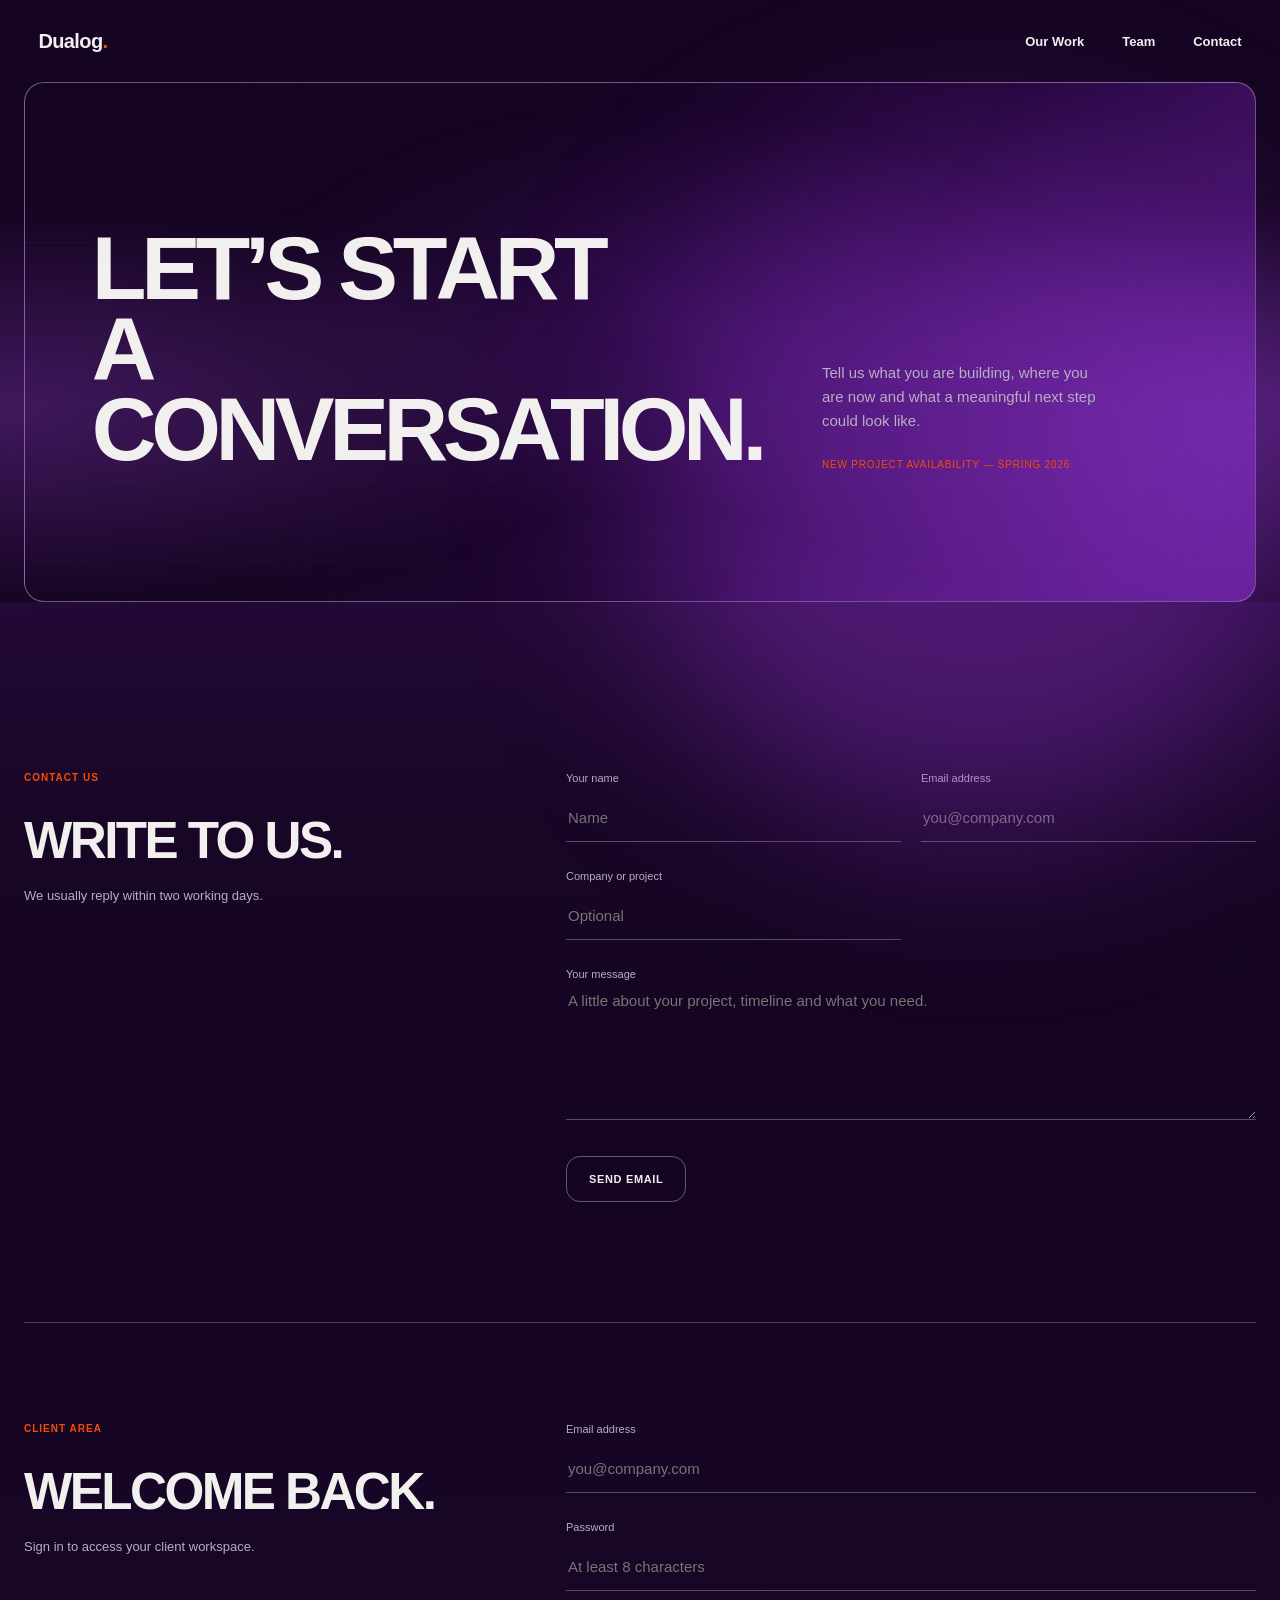
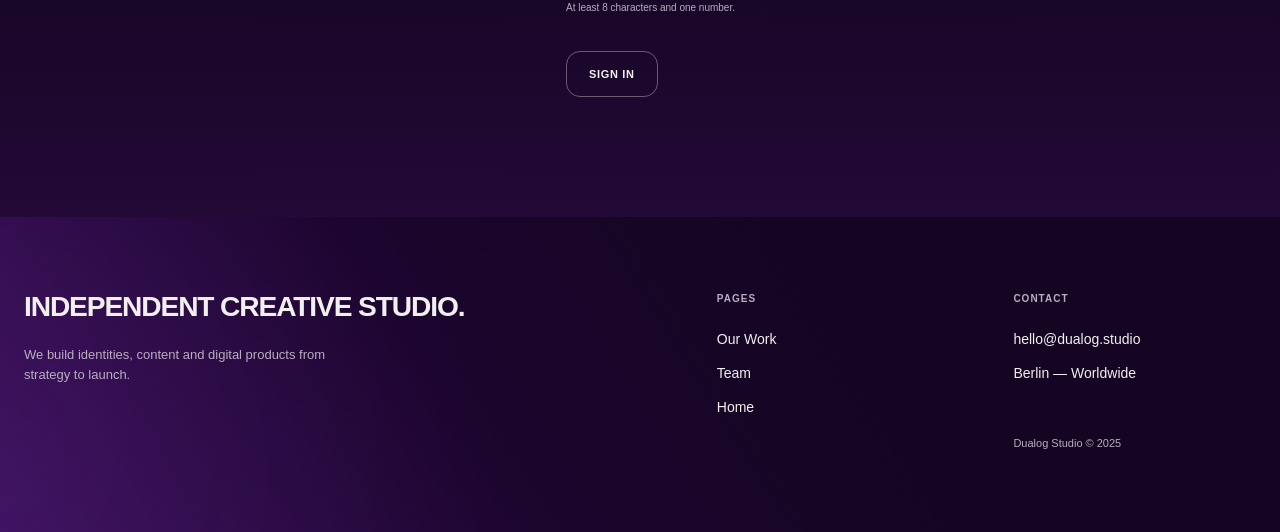
==== contact.html @ bf946f60 "website html und css" ====
<!doctype html>
<html lang="en">

<head>
    <meta charset="UTF-8" />
    <meta name="viewport" content="width=device-width, initial-scale=1.0" />
    <title>Contact — Dualog Studio</title>
    <meta name="description" content="Contact Dualog Studio or access the client login." />
    <link rel="stylesheet" href="index.css" />
</head>

<body>
    <main class="contact-page">
        <header class="site-header">
            <a class="brand" href="/index.html" aria-label="Dualog, back to homepage">Dualog<span>.</span></a>
            <nav class="nav" id="menu" aria-label="Main navigation">
                <a class="nav__close" href="#top" aria-label="Close menu"><span></span><span></span></a>
                <a href="/work.html">Our Work</a>
                <a href="/team.html">Team</a>
                <a class="nav__contact" href="/contact.html" aria-current="page">Contact</a>
            </nav>
            <a class="menu-button" href="#menu" aria-label="Open menu"><span></span><span></span></a>
        </header>

        <section class="contact-hero page-shell" id="top">
            <div class="hero__aurora" aria-hidden="true"></div>
            <div class="hero__glow" aria-hidden="true"></div>
            <h1>Let’s start<br />a conversation.</h1>
            <div>
                <p>
                    Tell us what you are building, where you are now and what a meaningful next step could
                    look like.
                </p>
                <span>New project availability — Spring 2026</span>
            </div>
        </section>

        <section class="contact-hub page-shell">
            <div class="contact-panel contact-panel--message">
                <div class="contact-panel__heading">
                    <p>Contact us</p>
                    <h2>Write to us.</h2>
                    <span>We usually reply within two working days.</span>
                </div>
                <form action="mailto:hello@dualog.studio" method="post" enctype="text/plain" class="inquiry-form">
                    <label>
                        <span>Your name</span>
                        <input type="text" name="name" autocomplete="name" placeholder="Name" required />
                    </label>
                    <label>
                        <span>Email address</span>
                        <input type="email" name="email" autocomplete="email" placeholder="you@company.com" required />
                    </label>
                    <label>
                        <span>Company or project</span>
                        <input type="text" name="project" autocomplete="organization" placeholder="Optional" />
                    </label>
                    <label class="inquiry-form__message">
                        <span>Your message</span>
                        <textarea name="message" rows="6"
                            placeholder="A little about your project, timeline and what you need." required></textarea>
                    </label>
                    <button class="cta-button" type="submit">Send email</button>
                </form>
            </div>

            <aside class="contact-panel contact-panel--login" id="login">
                <div class="contact-panel__heading">
                    <p>Client area</p>
                    <h2>Welcome back.</h2>
                    <span>Sign in to access your client workspace.</span>
                </div>
                <form class="login-form" onsubmit="
              this.querySelector('.login-form__status').hidden = false;
              return false;
            ">
                    <label>
                        <span>Email address</span>
                        <input type="email" name="login-email" autocomplete="email" placeholder="you@company.com"
                            required />
                    </label>
                    <label>
                        <span>Password</span>
                        <input type="password" name="password" autocomplete="current-password"
                            placeholder="At least 8 characters" minlength="8" pattern="(?=.*[0-9]).{8,}"
                            title="Use at least 8 characters and include at least one number." required />
                        <small>At least 8 characters and one number.</small>
                    </label>
                    <button class="cta-button" type="submit">Sign in</button>
                    <p class="login-form__status" role="status" hidden>
                        Your login details meet the requirements.
                    </p>
                </form>
            </aside>
        </section>

        <footer id="contact">
            <div class="footer__nav page-shell">
                <div class="footer__intro">
                    <h2>Independent creative studio.</h2>
                    <p>We build identities, content and digital products from strategy to launch.</p>
                </div>
                <div class="footer__columns">
                    <nav class="footer__column" aria-label="Footer navigation">
                        <h3>Pages</h3>
                        <a href="/work.html">Our Work</a><a href="/team.html">Team</a><a href="/index.html">Home</a>
                    </nav>
                    <div class="footer__column">
                        <h3>Contact</h3>
                        <a href="mailto:hello@dualog.studio">hello@dualog.studio</a>
                        <p>Berlin — Worldwide</p>
                        <p class="footer__copyright">Dualog Studio © 2025</p>
                    </div>
                </div>
            </div>
        </footer>
    </main>
</body>

</html>
---- index.css ----
@font-face {
    font-family: "Inter:Bold";
    src: url("https://static.figma.com/font/Inter_1") format("woff2");
    font-style: normal;
    font-weight: 700;
}

@font-face {
    font-family: "Inter:Extra Light";
    src: url("https://static.figma.com/font/Inter_1") format("woff2");
    font-style: normal;
    font-weight: 200;
}

@font-face {
    font-family: "Inter:Light";
    src: url("https://static.figma.com/font/Inter_1") format("woff2");
    font-style: normal;
    font-weight: 300;
}

:root {
    --ink: #f2f0ef;
    --muted: #b8aebf;
    --night: #150522;
    --night-deep: #0c0312;
    --violet: #9b4ddb;
    --orange: #f54d02;
    --line: rgba(242, 240, 239, 0.26);
}

html {
    background: var(--night);
    overflow-x: clip;
}

@layer base {

    *,
    *::before,
    *::after {
        box-sizing: border-box;
    }

    body,
    h1,
    h2,
    h3,
    p {
        margin: 0;
    }

    body {
        min-width: 320px;
        margin: 0;
        overflow-x: clip;
        background: var(--night);
        color: var(--ink);
        font-family: "Formular:Bold", "Inter:Light", Inter, Arial, sans-serif;
        font-weight: 300;
        -webkit-font-smoothing: antialiased;
    }

    a {
        color: inherit;
        text-decoration: none;
    }

    img,
    svg {
        display: block;
    }

    input,
    button {
        color: inherit;
        font: inherit;
    }
}

::selection {
    background: var(--orange);
    color: var(--night-deep);
}

.page-shell {
    width: min(100% - 48px, 1280px);
    margin-inline: auto;
}

.site-header {
    position: absolute;
    z-index: 50;
    top: 0;
    left: 0;
    display: flex;
    width: 100%;
    height: 82px;
    align-items: center;
    justify-content: space-between;
    padding-inline: clamp(24px, 3vw, 48px);
}

.site-header--floating {
    position: fixed;
    background: rgba(21, 5, 34, 0.86);
    backdrop-filter: blur(18px);
    transition: transform 220ms cubic-bezier(0.2, 0.7, 0, 1);
}

.site-header--floating.site-header--hidden {
    transform: translateY(-100%);
}

.brand,
.nav {
    font-family: "Formular:Bold", "Inter:Bold", Inter, sans-serif;
    font-weight: 700;
}

.brand {
    font-size: 20px;
    letter-spacing: -0.03em;
    transition: color 180ms ease;
}

.brand span {
    color: var(--orange);
}

.nav {
    display: flex;
    align-items: center;
    gap: 38px;
    font-size: 13px;
}

.nav a {
    transition: color 180ms ease;
}

.brand:hover,
.brand:focus-visible,
.nav a:hover,
.nav a:focus-visible {
    color: var(--orange);
}

.nav__contact {
    color: var(--ink);
}

.nav__close {
    display: none;
}

.menu-button {
    display: none;
}

.hero {
    position: relative;
    height: min(720px, 92vh);
    min-height: 600px;
    margin-top: 82px;
    overflow: visible;
    border-radius: 20px;
    background: var(--night);
}

.hero::after {
    position: absolute;
    z-index: 0;
    inset: 0;
    transform: scale(1);
    border: 1px solid rgba(195, 182, 210, 0.48);
    border-radius: inherit;
    background:
        linear-gradient(122deg,
            rgba(21, 5, 34, 0) 34%,
            rgba(38, 5, 64, 0.72) 64%,
            rgba(118, 38, 178, 0.9) 112%),
        var(--night);
    content: "";
    opacity: 1;
    transition:
        opacity 700ms ease,
        transform 900ms cubic-bezier(0.16, 1, 0.3, 1);
}

.hero::before {
    position: absolute;
    z-index: 1;
    inset: 0;
    background-image: linear-gradient(rgba(255, 255, 255, 0.025) 1px, transparent 1px);
    background-size: 100% 80px;
    content: "";
    mask-image: linear-gradient(to bottom, transparent, black 25%, black);
    opacity: 1;
    transition: opacity 900ms 120ms ease;
}

.hero>* {
    z-index: 2;
}

.hero__aurora {
    position: absolute;
    z-index: 1;
    top: -20%;
    bottom: -20%;
    left: 50%;
    width: 140vw;
    margin-left: -70vw;
    background:
        radial-gradient(ellipse at 14% 58%, rgba(168, 72, 235, 0.3), transparent 30%),
        radial-gradient(ellipse at 52% 46%, rgba(94, 24, 151, 0.28), transparent 32%),
        radial-gradient(ellipse at 88% 58%, rgba(168, 72, 235, 0.3), transparent 30%);
    filter: blur(24px);
    opacity: 0.8;
    pointer-events: none;
    animation: hero-aurora-drift 11s ease-in-out infinite alternate;
}

@keyframes hero-aurora-drift {
    0% {
        transform: translate3d(-6%, 5%, 0) scale(0.92);
    }

    50% {
        transform: translate3d(9%, -7%, 0) scale(1.12);
    }

    100% {
        transform: translate3d(-4%, -10%, 0) scale(1.07);
    }
}

.hero__glow {
    position: absolute;
    right: -5%;
    bottom: -45%;
    width: 55%;
    aspect-ratio: 1;
    border-radius: 50%;
    background: rgba(159, 58, 228, 0.34);
    filter: blur(90px);
    opacity: 1;
    transition: opacity 900ms 180ms ease;
}

@keyframes hero-panel-reveal {
    from {
        transform: scale(0.985);
        opacity: 0;
    }

    to {
        transform: scale(1);
        opacity: 1;
    }
}

@keyframes hero-detail-reveal {
    from {
        opacity: 0;
    }

    to {
        opacity: 1;
    }
}

@supports (animation-timeline: scroll()) {

    .hero::after,
    .work-page__hero::after,
    .about-hero::after,
    .contact-hero::after {
        animation: hero-panel-reveal linear both;
        animation-timeline: scroll(root block);
        animation-range: 0 28px;
    }

    .hero::before,
    .work-page__hero::before,
    .about-hero::before,
    .contact-hero::before,
    .hero__glow {
        animation: hero-detail-reveal linear both;
        animation-timeline: scroll(root block);
        animation-range: 8px 36px;
    }
}

.hero h1 {
    position: absolute;
    bottom: 148px;
    left: 5.3%;
    font-family: "Formular:Bold", "Inter:Bold", Inter, sans-serif;
    font-size: clamp(50px, 7.8vw, 110px);
    font-weight: 700;
    line-height: 0.9;
    letter-spacing: -0.055em;
    text-transform: uppercase;
}

.hero h1 span {
    color: transparent;
    -webkit-text-stroke: 1px rgba(242, 240, 239, 0.68);
}

.hero__footer {
    position: absolute;
    right: 5.3%;
    bottom: 34px;
    left: 5.3%;
    display: flex;
    align-items: flex-end;
    justify-content: space-between;
    border-top: 1px solid rgba(242, 240, 239, 0.22);
    padding-top: 22px;
}

.hero__footer p {
    max-width: 430px;
    color: #cec5d3;
    font-size: 14px;
    line-height: 1.45;
}

.section-kicker {
    font-family: "Formular:Bold", "Inter:Bold", Inter, sans-serif;
    font-size: 11px;
    font-weight: 700;
    letter-spacing: 0.08em;
    text-transform: uppercase;
}

.cta-button {
    display: inline-flex;
    width: fit-content;
    min-height: 46px;
    align-items: center;
    justify-content: center;
    border: 1px solid rgba(242, 240, 239, 0.36);
    border-radius: 14px;
    padding: 0 22px;
    background: transparent;
    color: var(--ink);
    font-family: "Formular:Bold", "Inter:Bold", Inter, sans-serif;
    font-size: 11px;
    font-weight: 700;
    letter-spacing: 0.06em;
    text-transform: uppercase;
    transition:
        border-color 200ms ease,
        background 200ms ease,
        color 200ms ease,
        transform 120ms ease;
}

.cta-button:hover,
.cta-button:focus-visible {
    border-color: var(--orange);
    background: var(--orange);
    color: var(--night-deep);
}

.cta-button:active {
    transform: scale(0.97);
    border-color: var(--orange);
    background: var(--orange);
    color: var(--night-deep);
}

.intro {
    display: grid;
    grid-template-columns: minmax(0, 1.45fr) minmax(280px, 0.75fr);
    gap: clamp(60px, 10vw, 150px);
    align-items: start;
    padding-block: 200px 130px;
}

.intro h2 {
    max-width: 690px;
    font-family: "Formular:Bold", "Inter:Bold", Inter, sans-serif;
    font-size: clamp(42px, 5.4vw, 78px);
    font-weight: 700;
    line-height: 0.98;
    letter-spacing: -0.055em;
    text-transform: uppercase;
}

.intro__copy {
    grid-column: 2;
    display: flex;
    max-width: 390px;
    flex-direction: column;
    gap: 34px;
    color: var(--muted);
    font-size: 15px;
    line-height: 1.55;
}

.figma-divider {
    opacity: 0.55;
}

.figma-divider img {
    display: block;
    max-width: 100%;
    margin-inline: auto;
}

.work {
    position: relative;
    isolation: isolate;
    padding-block: 32px 110px;
}

.work::before {
    position: absolute;
    z-index: -1;
    inset: 0 auto 0 50%;
    width: 100vw;
    transform: translateX(-50%);
    background: linear-gradient(to bottom,
            rgba(21, 5, 34, 0) 0%,
            rgba(39, 10, 58, 0.22) 58%,
            rgba(66, 17, 94, 0.38) 100%);
    content: "";
    pointer-events: none;
}

.project-grid {
    position: relative;
    padding-bottom: 70px;
}

.project-card {
    position: sticky;
    top: 86px;
    display: grid;
    height: 320px;
    grid-template-columns: minmax(300px, 0.82fr) minmax(0, 1.18fr);
    min-width: 0;
    overflow: hidden;
    border: 1px solid rgba(242, 240, 239, 0.28);
    border-radius: 32px;
    background: #12051c;
    box-shadow: 0 -18px 45px rgba(5, 1, 9, 0.34);
}

.project-card+.project-card {
    margin-top: 28px;
}

.project-card:nth-child(1) {
    z-index: 1;
}

.project-card:nth-child(2) {
    z-index: 2;
    top: 95px;
}

.project-card:nth-child(3) {
    z-index: 3;
    top: 104px;
}

.project-card:nth-child(4) {
    z-index: 4;
    top: 113px;
}

.project-card:nth-child(5) {
    z-index: 5;
    top: 122px;
}

.project-card:nth-child(6) {
    z-index: 6;
    top: 131px;
}

.project-card__image {
    position: relative;
    grid-row: 1 / 3;
    height: 100%;
    overflow: hidden;
    border-right: 1px solid rgba(242, 240, 239, 0.18);
    background: #110419;
}

.project-card__image::after {
    position: absolute;
    inset: 0;
    background: linear-gradient(to top, rgba(12, 3, 18, 0.58), transparent 48%);
    content: "";
}

.project-card__image img {
    width: 100%;
    height: 100%;
    object-fit: cover;
    filter: saturate(0.82) brightness(0.77) contrast(1.1);
    transition:
        transform 700ms cubic-bezier(0.2, 0.7, 0, 1),
        filter 500ms ease;
}

.project-card:hover .project-card__image img {
    transform: scale(1.045);
    filter: saturate(1) brightness(0.92) contrast(1.04);
}

.project-card__meta {
    display: flex;
    justify-content: space-between;
    padding: 38px 40px 0;
}

.project-card__meta h3 {
    font-family: "Formular:Bold", "Inter:Bold", Inter, sans-serif;
    font-size: clamp(22px, 2.3vw, 34px);
    font-weight: 700;
    letter-spacing: -0.02em;
}

.project-card__meta p,
.project-card__meta>span {
    margin-top: 8px;
    color: var(--muted);
    font-size: 11px;
}

.project-card__summary {
    max-width: 520px;
    align-self: end;
    padding: 0 100px 40px 40px;
    color: var(--muted);
    font-size: 14px;
    line-height: 1.5;
}

.project-card__link-icon {
    position: absolute;
    right: 40px;
    bottom: 38px;
    transform: scale(1.45);
    color: var(--ink);
    transition:
        color 200ms ease,
        transform 200ms ease;
}

.project-card:hover .project-card__link-icon,
.project-card:focus-visible .project-card__link-icon {
    transform: translate(3px, -3px) scale(1.45);
    color: var(--orange);
}

.statement {
    position: relative;
    overflow: hidden;
    background: var(--night);
}

.statement__content {
    position: relative;
    z-index: 2;
    padding-block: 140px 150px;
}

.statement__layout {
    display: grid;
    grid-template-columns: minmax(0, 1.2fr) minmax(300px, 0.8fr);
    gap: clamp(70px, 10vw, 160px);
    align-items: end;
}

.statement__quote {
    grid-column: 1;
    font-family: "Formular:Bold", "Inter:Bold", Inter, sans-serif;
    font-size: clamp(50px, 6.4vw, 92px);
    font-weight: 700;
    line-height: 0.92;
    letter-spacing: -0.055em;
    text-transform: uppercase;
}

.statement__quote span {
    color: var(--ink);
    -webkit-text-stroke: 0;
}

.statement__aside {
    grid-column: 2;
    grid-row: 1;
    align-self: end;
}

.statement__body {
    max-width: 390px;
    color: var(--muted);
    font-size: 14px;
    line-height: 1.5;
}

.statement__aside .cta-button {
    margin-top: 42px;
}

.process {
    position: relative;
    isolation: isolate;
    display: grid;
    grid-template-columns: minmax(360px, 0.85fr) minmax(0, 1.15fr);
    gap: clamp(70px, 8vw, 130px);
    align-items: start;
    padding-block: 150px 170px;
}

.process::before {
    position: absolute;
    z-index: -1;
    inset: 0 auto 0 50%;
    width: 100vw;
    transform: translateX(-50%);
    background: linear-gradient(to bottom, #260a39 0%, #1e082c 48%, var(--night) 100%);
    content: "";
    pointer-events: none;
}

.process__intro {
    grid-column: 1;
    grid-row: 1;
}

.process__intro h2 {
    max-width: 620px;
    font-family: "Formular:Bold", "Inter:Bold", Inter, sans-serif;
    font-size: clamp(40px, 5.2vw, 72px);
    font-weight: 700;
    line-height: 0.98;
    letter-spacing: -0.055em;
    text-transform: uppercase;
}

.process__intro .cta-button {
    margin-top: 48px;
}

.process__steps {
    grid-column: 2;
    grid-row: 1;
    border-top: 1px solid var(--line);
}

.process-step {
    display: grid;
    grid-template-columns: 58px minmax(140px, 0.8fr) minmax(180px, 1.2fr);
    gap: 20px;
    align-items: start;
    border-bottom: 1px solid var(--line);
    padding-block: 34px;
}

.process-step>span {
    color: var(--orange);
    font-family: "Formular:Bold", "Inter:Bold", Inter, sans-serif;
    font-size: clamp(26px, 3vw, 42px);
    font-weight: 700;
    line-height: 1;
    letter-spacing: -0.04em;
}

.process-step h3 {
    font-family: "Formular:Bold", "Inter:Bold", Inter, sans-serif;
    font-size: clamp(26px, 3vw, 42px);
    font-weight: 700;
    line-height: 1;
    letter-spacing: -0.04em;
}

.process-step p {
    max-width: 390px;
    color: var(--muted);
    font-size: 14px;
    line-height: 1.55;
}

.work-page {
    min-height: 100vh;
    background: var(--night);
}

.work-page__hero {
    position: relative;
    display: grid;
    min-height: 350px;
    grid-template-columns: 1fr 1fr;
    gap: 50px;
    align-content: center;
    margin-top: 82px;
    overflow: visible;
    border-radius: 20px;
    background: var(--night);
    padding: 54px 5.3% 42px;
}

.work-page__hero::after {
    position: absolute;
    z-index: 0;
    inset: 0;
    transform: scale(1);
    border: 1px solid rgba(195, 182, 210, 0.48);
    border-radius: inherit;
    background:
        linear-gradient(122deg,
            rgba(21, 5, 34, 0) 34%,
            rgba(38, 5, 64, 0.72) 64%,
            rgba(118, 38, 178, 0.9) 112%),
        var(--night);
    content: "";
    opacity: 1;
}

.work-page__hero::before {
    position: absolute;
    z-index: 1;
    inset: 0;
    border-radius: inherit;
    background-image: linear-gradient(rgba(255, 255, 255, 0.025) 1px, transparent 1px);
    background-size: 100% 80px;
    content: "";
    mask-image: linear-gradient(to bottom, transparent, black 25%, black);
    opacity: 1;
}

.work-page__hero>.hero__aurora,
.work-page__hero>.hero__glow {
    z-index: 1;
}

.work-page__hero>.hero__aurora {
    top: -28%;
    bottom: -28%;
    filter: blur(16px);
    opacity: 1;
}

.work-page__hero>p,
.work-page__hero>h1,
.work-page__hero>div:not(.hero__aurora):not(.hero__glow) {
    position: relative;
    z-index: 2;
}

.work-page__hero h1 {
    font-family: "Formular:Bold", "Inter:Bold", Inter, sans-serif;
    font-size: clamp(44px, 5.8vw, 72px);
    font-weight: 700;
    line-height: 0.88;
    letter-spacing: -0.065em;
    text-transform: uppercase;
}

.work-page__hero>div:not(.hero__aurora):not(.hero__glow) {
    align-self: end;
}

.work-page__hero>div:not(.hero__aurora):not(.hero__glow) p {
    max-width: 430px;
    color: var(--muted);
    font-size: 15px;
    line-height: 1.55;
}

.work-filter {
    position: relative;
    padding-block: 36px 150px;
}

.work-filter::before {
    position: absolute;
    top: 0;
    left: 50%;
    width: min(52%, 620px);
    height: 1px;
    transform: translateX(-50%);
    background: var(--line);
    content: "";
    transform-origin: center;
}

@keyframes work-filter-line-collapse {
    from {
        transform: translateX(-50%) translateY(0) scaleX(1);
        opacity: 1;
    }

    to {
        transform: translateX(-50%) translateY(-24px) scaleX(0.16);
        opacity: 0;
    }
}

@supports (animation-timeline: view()) {
    .work-filter::before {
        animation: work-filter-line-collapse linear both;
        animation-timeline: view();
        animation-range: entry 0% entry 48%;
    }
}

.work-filter>input {
    position: absolute;
    width: 1px;
    height: 1px;
    overflow: hidden;
    clip-path: inset(50%);
    white-space: nowrap;
}

.work-filter__controls {
    display: flex;
    flex-wrap: wrap;
    gap: 10px;
    margin-bottom: 76px;
}

.work-filter__controls label {
    border: 1px solid rgba(242, 240, 239, 0.28);
    border-radius: 14px;
    padding: 12px 17px;
    color: var(--muted);
    cursor: pointer;
    font-family: "Formular:Bold", "Inter:Bold", Inter, sans-serif;
    font-size: 10px;
    font-weight: 700;
    letter-spacing: 0.05em;
    text-transform: uppercase;
    transition:
        border-color 180ms ease,
        background 180ms ease,
        color 180ms ease,
        transform 120ms ease;
}

.work-filter__controls label:hover {
    border-color: var(--orange);
    background: var(--orange);
    color: var(--night-deep);
}

.work-filter__controls label:active {
    transform: scale(0.97);
}

#filter-all:checked~.work-filter__controls label[for="filter-all"],
#filter-content:checked~.work-filter__controls label[for="filter-content"],
#filter-3d:checked~.work-filter__controls label[for="filter-3d"],
#filter-brand-ui:checked~.work-filter__controls label[for="filter-brand-ui"],
#filter-research:checked~.work-filter__controls label[for="filter-research"] {
    border-color: var(--orange);
    background: var(--orange);
    color: var(--night-deep);
}

.work-library {
    display: grid;
    grid-template-columns: repeat(2, minmax(0, 1fr));
    gap: 86px 22px;
}

.work-library__card {
    min-width: 0;
}

.work-library__card img {
    width: 100%;
    height: clamp(310px, 40vw, 520px);
    border-radius: 30px;
    object-fit: cover;
    filter: saturate(0.82) brightness(0.78) contrast(1.08);
    transition:
        transform 600ms cubic-bezier(0.2, 0.7, 0, 1),
        filter 400ms ease;
}

.work-library__card:hover img {
    transform: scale(0.99);
    filter: saturate(1) brightness(0.9) contrast(1.04);
}

.work-library__card>div {
    display: flex;
    justify-content: space-between;
    gap: 24px;
    padding-top: 18px;
    color: var(--muted);
    font-size: 11px;
}

.work-library__card h2 {
    margin-top: 10px;
    font-family: "Formular:Bold", "Inter:Bold", Inter, sans-serif;
    font-size: clamp(25px, 3vw, 40px);
    font-weight: 700;
    line-height: 1;
    letter-spacing: -0.04em;
}

#filter-content:checked~.work-library .work-library__card:not(.category-content),
#filter-3d:checked~.work-library .work-library__card:not(.category-3d),
#filter-brand-ui:checked~.work-library .work-library__card:not(.category-brand-ui),
#filter-research:checked~.work-library .work-library__card:not(.category-research) {
    display: none;
}

.work-cta {
    display: grid;
    grid-template-columns: minmax(0, 1fr) auto;
    gap: 48px;
    align-items: end;
    border-top: 1px solid var(--line);
    padding-block: 120px 150px;
}

.work-cta h2 {
    max-width: 780px;
    font-family: "Formular:Bold", "Inter:Bold", Inter, sans-serif;
    font-size: clamp(42px, 5.6vw, 76px);
    font-weight: 700;
    line-height: 0.95;
    letter-spacing: -0.055em;
    text-transform: uppercase;
}

.work-cta .cta-button {
    grid-column: 2;
}

.contact-form {
    display: grid;
    grid-template-columns: minmax(280px, 0.8fr) minmax(0, 1.2fr);
    gap: clamp(70px, 10vw, 150px);
    border-top: 1px solid var(--line);
    padding-block: 130px 150px;
}

.contact-form__intro h2 {
    max-width: 600px;
    font-family: "Formular:Bold", "Inter:Bold", Inter, sans-serif;
    font-size: clamp(40px, 5vw, 70px);
    font-weight: 700;
    line-height: 0.96;
    letter-spacing: -0.055em;
    text-transform: uppercase;
}

.contact-form form {
    display: grid;
    grid-template-columns: repeat(2, minmax(0, 1fr));
    gap: 30px 22px;
}

.contact-form label {
    display: flex;
    min-width: 0;
    flex-direction: column;
    gap: 11px;
}

.contact-form label>span {
    color: var(--muted);
    font-size: 11px;
}

.contact-form input,
.contact-form select,
.contact-form textarea {
    width: 100%;
    border: 0;
    border-bottom: 1px solid rgba(242, 240, 239, 0.3);
    border-radius: 0;
    outline: 0;
    background: transparent;
    color: var(--ink);
    font: inherit;
    font-size: 15px;
    transition: border-color 180ms ease;
}

.contact-form input,
.contact-form select {
    height: 48px;
}

.contact-form textarea {
    min-height: 120px;
    resize: vertical;
}

.contact-form select option {
    background: var(--night);
    color: var(--ink);
}

.contact-form input:focus,
.contact-form select:focus,
.contact-form textarea:focus {
    border-color: var(--orange);
}

.contact-form__message {
    grid-column: 1 / -1;
}

.contact-form form .cta-button {
    margin-top: 8px;
    cursor: pointer;
}

.about-page {
    min-height: 100vh;
    background: var(--night);
}

.about-hero {
    position: relative;
    display: flex;
    min-height: 540px;
    align-items: center;
    margin-top: 82px;
    overflow: visible;
    border-radius: 20px;
    background: transparent;
    padding: 56px 5.3%;
}

.about-cta>p {
    color: var(--muted);
    font-family: "Formular:Bold", "Inter:Bold", Inter, sans-serif;
    font-size: 11px;
    font-weight: 700;
    letter-spacing: 0.1em;
    text-transform: uppercase;
}

.about-hero::after {
    position: absolute;
    z-index: 0;
    inset: 0;
    border: 1px solid rgba(195, 182, 210, 0.48);
    border-radius: inherit;
    background:
        linear-gradient(122deg,
            rgba(21, 5, 34, 0) 34%,
            rgba(38, 5, 64, 0.72) 64%,
            rgba(118, 38, 178, 0.9) 112%),
        var(--night);
    content: "";
}

.about-hero::before {
    position: absolute;
    z-index: 1;
    inset: 0;
    border-radius: inherit;
    background-image: linear-gradient(rgba(255, 255, 255, 0.025) 1px, transparent 1px);
    background-size: 100% 80px;
    content: "";
    mask-image: linear-gradient(to bottom, transparent, black 25%, black);
}

.about-hero>.hero__aurora,
.about-hero>.hero__glow {
    z-index: 1;
}

.about-hero>.hero__aurora,
.contact-hero>.hero__aurora {
    top: -28%;
    bottom: -28%;
    filter: blur(16px);
    opacity: 1;
}

.about-hero h1 {
    position: relative;
    z-index: 2;
    max-width: 1180px;
    font-family: "Formular:Bold", "Inter:Bold", Inter, sans-serif;
    font-size: clamp(58px, 7.6vw, 106px);
    font-weight: 700;
    line-height: 0.92;
    letter-spacing: -0.06em;
    text-transform: uppercase;
}

.about-hero h1 span {
    color: transparent;
    -webkit-text-stroke: 1px rgba(242, 240, 239, 0.68);
}

.section-label {
    color: var(--orange);
    font-family: "Formular:Bold", "Inter:Bold", Inter, sans-serif;
    font-size: 10px;
    font-weight: 700;
    letter-spacing: 0.1em;
    text-transform: uppercase;
}

.about-intro {
    position: relative;
    isolation: isolate;
    padding-block: 115px 160px;
}

.about-intro::before {
    position: absolute;
    z-index: -1;
    top: 0;
    left: 50%;
    width: 100vw;
    height: 260px;
    transform: translateX(-50%);
    background: linear-gradient(to bottom,
            rgba(88, 25, 132, 0.2) 0%,
            rgba(54, 14, 82, 0.08) 42%,
            rgba(21, 5, 34, 0) 100%);
    content: "";
}

.about-intro h2,
.team__heading h2,
.about-cta h2 {
    font-family: "Formular:Bold", "Inter:Bold", Inter, sans-serif;
    font-size: clamp(36px, 4.5vw, 62px);
    font-weight: 700;
    line-height: 0.98;
    letter-spacing: -0.05em;
    text-transform: uppercase;
}

.about-intro__lead {
    display: grid;
    grid-template-columns: minmax(100px, 0.24fr) minmax(0, 1fr);
    gap: 26px clamp(38px, 6vw, 90px);
    align-items: start;
}

.about-intro__lead>p {
    grid-column: 2;
    max-width: 510px;
    color: var(--muted);
    font-size: 15px;
    line-height: 1.6;
}

.studio-timeline {
    position: relative;
    width: min(100%, 920px);
    margin: 110px 0 0 auto;
    padding: 0;
    list-style: none;
}

.studio-timeline li {
    position: relative;
    display: grid;
    grid-template-columns: 170px minmax(0, 1fr);
    gap: 36px;
    min-height: 112px;
    padding: 0 0 40px;
}

.studio-timeline time {
    color: var(--orange);
    font-family: "Formular:Bold", "Inter:Bold", Inter, sans-serif;
    font-size: clamp(31px, 3.5vw, 48px);
    font-weight: 700;
    line-height: 0.9;
    letter-spacing: -0.05em;
}

.studio-timeline h3 {
    font-family: "Formular:Bold", "Inter:Bold", Inter, sans-serif;
    font-size: clamp(22px, 2.4vw, 32px);
    font-weight: 700;
    line-height: 1;
    letter-spacing: -0.04em;
}

.studio-timeline p {
    max-width: 560px;
    margin-top: 9px;
    color: var(--muted);
    font-size: 13px;
    line-height: 1.5;
}

.team {
    border-top: 1px solid var(--line);
    padding-block: 150px 180px;
}

.team__heading {
    display: grid;
    grid-template-columns: minmax(100px, 0.24fr) minmax(0, 1fr);
    gap: clamp(38px, 6vw, 90px);
    align-items: start;
    margin-bottom: 75px;
}

.team__heading h2 {
    max-width: 760px;
}

.designer-profile {
    display: grid;
    grid-template-columns: repeat(2, minmax(0, 1fr));
    gap: clamp(80px, 10vw, 150px);
    align-items: center;
    padding-block: 105px;
}

.team__heading+.designer-profile {
    padding-top: 75px;
}

.designer-profile__image {
    position: relative;
    height: 620px;
    margin: 0;
}

.designer-profile:last-of-type .designer-profile__image {
    grid-column: 2;
    grid-row: 1;
}

.designer-profile:last-of-type .designer-profile__story {
    grid-column: 1;
    grid-row: 1;
}

.designer-profile__image img {
    width: 100%;
    height: 100%;
    object-fit: cover;
    border: 1px solid rgba(242, 240, 239, 0.16);
    border-radius: 18px;
    filter: saturate(0.65) contrast(1.04);
}

.designer-profile:first-of-type .designer-profile__image img {
    object-position: 50% 30%;
}

.designer-profile__role {
    color: var(--orange);
    font-family: "Formular:Bold", "Inter:Bold", Inter, sans-serif;
    font-size: 10px;
    font-weight: 700;
    letter-spacing: 0.1em;
    text-transform: uppercase;
}

.designer-profile__story h3 {
    max-width: 590px;
    margin-top: 44px;
    font-family: "Formular:Bold", "Inter:Bold", Inter, sans-serif;
    font-size: clamp(42px, 5vw, 68px);
    font-weight: 700;
    line-height: 0.94;
    letter-spacing: -0.05em;
    text-transform: uppercase;
}

.designer-profile__story>p:not(.designer-profile__role) {
    max-width: 520px;
    margin-top: 30px;
    color: var(--muted);
    font-size: 14px;
    line-height: 1.65;
}

.team__disciplines {
    display: flex;
    flex-wrap: wrap;
    gap: 9px;
    margin: 38px 0 0;
    padding: 0;
    list-style: none;
}

.team__disciplines li {
    border: 1px solid var(--line);
    border-radius: 999px;
    padding: 8px 13px 7px;
    color: var(--ink);
    font-family: "Formular:Bold", "Inter:Bold", Inter, sans-serif;
    font-size: 9px;
    letter-spacing: 0.04em;
    text-transform: uppercase;
}

.about-cta {
    position: relative;
    isolation: isolate;
    padding-block: 60px 145px;
}

.about-page .about-cta>p {
    color: var(--orange);
}

.about-page .about-cta::before {
    position: absolute;
    z-index: -1;
    top: 0;
    bottom: 0;
    left: 50%;
    width: 100vw;
    transform: translateX(-50%);
    background: linear-gradient(to bottom,
            rgba(73, 20, 108, 0) 0%,
            rgba(73, 20, 108, 0.08) 42%,
            rgba(107, 31, 157, 0.2) 100%);
    content: "";
}

.about-cta>div {
    display: flex;
    justify-content: space-between;
    gap: 60px;
    align-items: end;
    margin-top: 74px;
}

.about-cta h2 {
    max-width: 850px;
    font-size: clamp(44px, 6vw, 82px);
}

.about-cta .cta-button {
    flex: 0 0 auto;
    margin-bottom: 7px;
}

.contact-page {
    min-height: 100vh;
    background: var(--night);
}

.contact-hero {
    position: relative;
    display: grid;
    min-height: 520px;
    grid-template-columns: 1.25fr 0.75fr;
    gap: 60px;
    align-content: center;
    margin-top: 82px;
    overflow: visible;
    border-radius: 20px;
    background: transparent;
    padding: 70px 5.3% 56px;
}

.contact-hero::after {
    position: absolute;
    z-index: 0;
    inset: 0;
    border: 1px solid rgba(195, 182, 210, 0.48);
    border-radius: inherit;
    background:
        linear-gradient(122deg,
            rgba(21, 5, 34, 0) 34%,
            rgba(38, 5, 64, 0.72) 64%,
            rgba(118, 38, 178, 0.9) 112%),
        var(--night);
    content: "";
}

.contact-hero::before {
    position: absolute;
    z-index: 1;
    inset: 0;
    border-radius: inherit;
    background-image: linear-gradient(rgba(255, 255, 255, 0.025) 1px, transparent 1px);
    background-size: 100% 80px;
    content: "";
    mask-image: linear-gradient(to bottom, transparent, black 25%, black);
}

.contact-hero>.hero__aurora,
.contact-hero>.hero__glow {
    z-index: 1;
}

.contact-hero>h1,
.contact-hero>div:not(.hero__aurora):not(.hero__glow) {
    position: relative;
    z-index: 2;
}

.contact-hero h1 {
    align-self: end;
    font-family: "Formular:Bold", "Inter:Bold", Inter, sans-serif;
    font-size: clamp(54px, 7vw, 96px);
    font-weight: 700;
    line-height: 0.9;
    letter-spacing: -0.06em;
    text-transform: uppercase;
}

.contact-hero>div:not(.hero__aurora):not(.hero__glow) {
    align-self: end;
}

.contact-hero>div:not(.hero__aurora):not(.hero__glow) p {
    max-width: 430px;
    color: var(--muted);
    font-size: 15px;
    line-height: 1.6;
}

.contact-hero>div:not(.hero__aurora):not(.hero__glow) span {
    display: block;
    margin-top: 26px;
    color: var(--orange);
    font-family: "Formular:Bold", "Inter:Bold", Inter, sans-serif;
    font-size: 10px;
    letter-spacing: 0.08em;
    text-transform: uppercase;
}

.contact-hub {
    position: relative;
    isolation: isolate;
    padding-block: 70px 80px;
}

.contact-hub::before {
    position: absolute;
    z-index: -1;
    top: 0;
    bottom: 0;
    left: 50%;
    width: 100vw;
    transform: translateX(-50%);
    background:
        linear-gradient(to bottom,
            rgba(90, 27, 134, 0.2) 0%,
            rgba(61, 17, 93, 0.08) 18%,
            rgba(21, 5, 34, 0) 34%),
        linear-gradient(to bottom,
            rgba(21, 5, 34, 0) 62%,
            rgba(67, 18, 101, 0.08) 82%,
            rgba(100, 28, 148, 0.18) 100%);
    content: "";
}

.contact-panel {
    display: grid;
    grid-template-columns: minmax(260px, 0.75fr) minmax(0, 1.25fr);
    gap: clamp(70px, 10vw, 150px);
    border-top: 1px solid var(--line);
    padding-block: 100px 120px;
}

.contact-panel--login {
    padding-bottom: 40px;
}

.contact-panel--message {
    border-top: 0;
}

.contact-panel__heading>p {
    color: var(--orange);
    font-family: "Formular:Bold", "Inter:Bold", Inter, sans-serif;
    font-size: 10px;
    font-weight: 700;
    letter-spacing: 0.1em;
    text-transform: uppercase;
}

.contact-panel__heading h2 {
    margin-top: 34px;
    font-family: "Formular:Bold", "Inter:Bold", Inter, sans-serif;
    font-size: clamp(38px, 4vw, 58px);
    font-weight: 700;
    line-height: 0.95;
    letter-spacing: -0.05em;
    text-transform: uppercase;
}

.contact-panel__heading>span {
    display: block;
    max-width: 420px;
    margin-top: 20px;
    color: var(--muted);
    font-size: 13px;
    line-height: 1.5;
}

.inquiry-form,
.login-form {
    display: grid;
    gap: 28px 20px;
    margin-top: 58px;
}

.contact-panel .inquiry-form,
.contact-panel .login-form {
    margin-top: 0;
}

.inquiry-form {
    grid-template-columns: repeat(2, minmax(0, 1fr));
}

.inquiry-form label,
.login-form label {
    display: flex;
    min-width: 0;
    flex-direction: column;
    gap: 10px;
}

.inquiry-form label>span,
.login-form label>span {
    color: var(--muted);
    font-size: 11px;
}

.inquiry-form input,
.inquiry-form textarea,
.login-form input {
    width: 100%;
    border: 0;
    border-bottom: 1px solid rgba(242, 240, 239, 0.3);
    border-radius: 0;
    outline: 0;
    background: transparent;
    color: var(--ink);
    font: inherit;
    font-size: 15px;
    transition: border-color 180ms ease;
}

.inquiry-form input,
.login-form input {
    height: 48px;
}

.inquiry-form textarea {
    min-height: 130px;
    resize: vertical;
}

.inquiry-form input:focus,
.inquiry-form textarea:focus,
.login-form input:focus {
    border-color: var(--orange);
}

.login-form input:invalid:not(:placeholder-shown) {
    border-color: rgba(245, 77, 2, 0.8);
}

.inquiry-form__message {
    grid-column: 1 / -1;
}

.inquiry-form .cta-button,
.login-form .cta-button {
    width: fit-content;
    margin-top: 8px;
    cursor: pointer;
}

.login-form small {
    color: var(--muted);
    font-size: 10px;
    line-height: 1.4;
}

.login-form__status {
    color: var(--orange);
    font-size: 11px;
    line-height: 1.5;
}

footer {
    position: relative;
    isolation: isolate;
    overflow: hidden;
    background:
        linear-gradient(238deg,
            rgba(21, 5, 34, 0) 34%,
            rgba(38, 5, 64, 0.4) 64%,
            rgba(118, 38, 178, 0.5) 112%),
        var(--night);
}

footer::before {
    position: absolute;
    z-index: 0;
    inset: -35%;
    background:
        radial-gradient(circle at 22% 68%, rgba(168, 72, 235, 0.12), transparent 28%),
        radial-gradient(circle at 8% 34%, rgba(94, 24, 151, 0.12), transparent 24%);
    filter: blur(28px);
    content: "";
    opacity: 0.48;
    pointer-events: none;
    animation: footer-aurora-drift 16s ease-in-out infinite alternate;
}

footer>* {
    position: relative;
    z-index: 1;
}

@keyframes footer-aurora-drift {
    0% {
        transform: translate3d(2%, 1%, 0) scale(0.98);
    }

    50% {
        transform: translate3d(-4%, -3%, 0) scale(1.07);
    }

    100% {
        transform: translate3d(1%, -5%, 0) scale(1.02);
    }
}

.footer__nav {
    display: grid;
    grid-template-columns: minmax(280px, 1fr) minmax(0, 1fr);
    gap: clamp(70px, 12vw, 180px);
    align-items: start;
    padding-block: 76px 80px;
}

.footer__intro h2 {
    max-width: 480px;
    font-family: "Formular:Bold", "Inter:Bold", Inter, sans-serif;
    font-size: clamp(20px, 2.2vw, 30px);
    font-weight: 700;
    letter-spacing: -0.04em;
    line-height: 1;
    text-transform: uppercase;
}

.footer__intro p {
    max-width: 340px;
    margin-top: 24px;
    color: var(--muted);
    font-size: 13px;
    line-height: 1.55;
}

.footer__column .footer__copyright {
    margin-top: 38px;
    color: var(--muted);
    font-size: 11px;
}

.footer__columns {
    display: grid;
    grid-template-columns: repeat(2, minmax(0, 1fr));
    gap: 54px;
}

.footer__column {
    display: flex;
    flex-direction: column;
    gap: 13px;
}

.footer__column h3 {
    margin-bottom: 12px;
    color: var(--muted);
    font-family: "Formular:Bold", "Inter:Bold", Inter, sans-serif;
    font-size: 10px;
    font-weight: 700;
    letter-spacing: 0.1em;
    text-transform: uppercase;
}

.footer__column a,
.footer__column p {
    width: fit-content;
    color: var(--ink);
    font-size: 14px;
    line-height: 1.5;
}

.footer__column a:hover,
.footer__column a:focus-visible {
    color: var(--muted);
}

/* Tablet */
@media (max-width: 1024px) {
    .nav {
        gap: clamp(24px, 4vw, 40px);
    }

    .hero {
        height: min(680px, 88vh);
        min-height: 580px;
    }

    .intro {
        grid-template-columns: 1fr;
        gap: 48px;
        padding-block: 150px 120px;
    }

    .intro__copy {
        grid-column: 1;
    }

    .project-card {
        height: 320px;
        grid-template-columns: minmax(240px, 0.75fr) minmax(0, 1.25fr);
    }

    .project-card__meta {
        padding: 30px 30px 0;
    }

    .project-card__summary {
        padding: 0 30px 30px;
    }

    .process {
        display: block;
        padding-block: 125px 140px;
    }

    .process__intro {
        display: block;
    }

    .process__intro h2 {
        max-width: 620px;
    }

    .process__steps {
        margin-top: 70px;
    }

    .statement__layout {
        gap: 64px;
    }

    .about-hero {
        min-height: 480px;
        padding: 54px 5.3%;
    }

    .about-hero h1 {
        font-size: clamp(52px, 8vw, 82px);
    }

    .about-intro {
        padding-block: 105px 130px;
    }

    .about-intro__lead {
        grid-template-columns: 1fr 2fr;
    }

    .about-intro__lead>p {
        grid-column: 2;
    }

    .team {
        padding-block: 120px 140px;
    }

    .team__heading {
        margin-bottom: 60px;
    }

    .team__heading+.designer-profile {
        padding-top: 60px;
    }

    .designer-profile {
        grid-template-columns: repeat(2, minmax(0, 1fr));
        gap: 60px;
        padding-block: 85px;
    }

    .designer-profile__image {
        height: 540px;
    }

    .designer-profile__story h3 {
        font-size: clamp(40px, 5.6vw, 58px);
    }

    .contact-hero {
        min-height: 480px;
        grid-template-columns: 1.1fr 0.9fr;
        gap: 42px;
    }

    .contact-hub {
        padding-block: 60px 70px;
    }

    .contact-panel {
        grid-template-columns: minmax(220px, 0.7fr) minmax(0, 1.3fr);
        gap: 60px;
        padding-block: 80px 100px;
    }

    .inquiry-form {
        grid-template-columns: 1fr;
    }

    .inquiry-form__message {
        grid-column: 1;
    }

    .footer__nav {
        gap: 72px;
    }
}

/* Mobile */
@media (max-width: 767px) {
    .page-shell {
        width: min(100% - 32px, 1280px);
    }

    .site-header {
        height: 64px;
        padding-inline: 16px;
    }

    .brand {
        font-size: 18px;
    }

    .menu-button {
        position: relative;
        z-index: 52;
        display: flex;
        width: 34px;
        height: 34px;
        flex-direction: column;
        align-items: center;
        justify-content: center;
        gap: 6px;
    }

    .menu-button span {
        width: 19px;
        height: 1px;
        background: var(--ink);
        transition: transform 200ms ease;
    }

    .nav {
        position: fixed;
        z-index: 51;
        inset: 0;
        display: flex;
        transform: translateY(-100%);
        flex-direction: column;
        align-items: flex-start;
        justify-content: center;
        gap: 24px;
        background: var(--night-deep);
        padding: 34px;
        opacity: 0;
        font-size: 34px;
        transition:
            transform 350ms cubic-bezier(0.7, 0, 0.2, 1),
            opacity 280ms ease;
    }

    .nav:target {
        transform: translateY(0);
        opacity: 1;
    }

    .nav__close {
        position: absolute;
        top: 22px;
        right: 16px;
        display: flex;
        width: 34px;
        height: 34px;
        align-items: center;
        justify-content: center;
    }

    .nav__close::after {
        display: none;
    }

    .nav__close span {
        position: absolute;
        width: 19px;
        height: 1px;
        transform: rotate(45deg);
        background: var(--ink);
    }

    .nav__close span:last-child {
        transform: rotate(-45deg);
    }

    .hero {
        height: 690px;
        min-height: 0;
        margin-top: 64px;
        border-radius: 15px;
    }

    .hero h1 {
        bottom: 190px;
        left: 20px;
        font-size: clamp(42px, 13.8vw, 68px);
        line-height: 0.94;
    }

    .hero__footer {
        right: 20px;
        bottom: 28px;
        left: 20px;
        display: block;
    }

    .hero__footer p {
        font-size: 13px;
    }

    .hero__footer a {
        margin-top: 24px;
        justify-content: space-between;
    }

    .intro {
        gap: 32px;
        padding-block: 135px 95px;
    }

    .intro h2 {
        font-size: 43px;
    }

    .intro__copy {
        gap: 20px;
        margin-top: 6px;
    }

    .work {
        padding-block: 28px 110px;
    }

    .project-grid {
        display: block;
        padding-bottom: 0;
    }

    .project-card,
    .project-card+.project-card {
        position: relative;
        top: auto;
        display: block;
        height: auto;
        margin: 0 0 42px;
        border-radius: 26px;
    }

    .project-card__image {
        height: 240px;
        border-right: 0;
        border-bottom: 1px solid rgba(242, 240, 239, 0.18);
    }

    .project-card__meta {
        padding: 22px 22px 0;
    }

    .project-card__summary {
        padding: 14px 78px 24px 22px;
    }

    .project-card__link-icon {
        right: 28px;
        bottom: 28px;
    }

    .statement__content {
        padding-block: 100px 110px;
    }

    .statement__layout {
        grid-template-columns: 1fr;
        gap: 46px;
        margin-top: 62px;
    }

    .statement__quote,
    .statement__aside {
        grid-column: 1;
    }

    .statement__quote {
        grid-row: 1;
    }

    .statement__aside {
        grid-row: 2;
    }

    .statement__quote {
        font-size: 47px;
    }

    .statement__body {
        color: #d2c9d6;
    }

    .process {
        padding-block: 105px 115px;
    }

    .process__intro {
        gap: 30px;
    }

    .process__intro h2 {
        font-size: 43px;
    }

    .process__steps {
        margin-top: 70px;
    }

    .process-step {
        grid-template-columns: 52px 1fr;
        gap: 10px 14px;
        padding-block: 28px;
    }

    .process-step h3 {
        font-size: 29px;
    }

    .process-step p {
        grid-column: 2;
        margin-top: 8px;
    }

    .about-hero {
        min-height: 460px;
        margin-top: 64px;
        border-radius: 15px;
        padding: 44px 20px;
    }

    .about-hero h1 {
        font-size: clamp(44px, 13vw, 66px);
    }

    .about-intro {
        display: block;
        padding-block: 90px 110px;
    }

    .about-intro__lead {
        display: block;
    }

    .about-intro h2 {
        margin-top: 52px;
    }

    .about-intro__lead>p {
        margin-top: 32px;
    }

    .studio-timeline {
        margin-top: 74px;
    }

    .studio-timeline li {
        grid-template-columns: 88px minmax(0, 1fr);
        gap: 14px;
        min-height: 126px;
        padding: 0 0 42px;
    }

    .studio-timeline time {
        font-size: 28px;
    }

    .studio-timeline h3 {
        font-size: 20px;
    }

    .team {
        padding-block: 100px 115px;
    }

    .team__heading {
        display: block;
        margin-bottom: 50px;
    }

    .team__heading h2 {
        margin-top: 50px;
    }

    .designer-profile {
        grid-template-columns: 1fr;
        gap: 54px;
        padding-block: 70px;
    }

    .team__heading+.designer-profile {
        padding-top: 50px;
    }

    .designer-profile:last-of-type .designer-profile__image,
    .designer-profile:last-of-type .designer-profile__story {
        grid-column: 1;
    }

    .designer-profile:last-of-type .designer-profile__image {
        grid-row: 1;
    }

    .designer-profile:last-of-type .designer-profile__story {
        grid-row: 2;
    }

    .designer-profile__image {
        height: 480px;
    }

    .designer-profile__story h3 {
        margin-top: 36px;
        font-size: clamp(38px, 12vw, 54px);
    }

    .about-cta {
        padding-block: 55px 105px;
    }

    .about-cta>div {
        display: block;
        margin-top: 58px;
    }

    .about-cta .cta-button {
        margin-top: 36px;
    }

    .work-page__hero {
        min-height: 300px;
        grid-template-columns: 1fr;
        gap: 28px;
        margin-top: 64px;
        border-radius: 15px;
        padding: 54px 20px 38px;
    }

    .work-page__hero h1 {
        font-size: 42px;
    }

    .work-filter {
        padding-block: 26px 110px;
    }

    .work-filter::before {
        width: 68%;
    }

    .work-filter__controls {
        flex-wrap: nowrap;
        margin-right: -16px;
        margin-bottom: 58px;
        overflow-x: auto;
        padding-right: 16px;
        scrollbar-width: none;
    }

    .work-filter__controls::-webkit-scrollbar {
        display: none;
    }

    .work-filter__controls label {
        flex: 0 0 auto;
    }

    .work-library {
        grid-template-columns: 1fr;
        gap: 62px;
    }

    .work-library__card img {
        height: 370px;
        border-radius: 26px;
    }

    .work-cta,
    .contact-form {
        grid-template-columns: 1fr;
        gap: 48px;
        padding-block: 90px 110px;
    }

    .work-cta .cta-button {
        grid-column: 1;
        margin-top: -16px;
    }

    .contact-form__intro h2 {
        font-size: 44px;
    }

    .contact-form form {
        grid-template-columns: 1fr;
    }

    .contact-form__message {
        grid-column: 1;
    }

    .contact-hero {
        min-height: 560px;
        grid-template-columns: 1fr;
        gap: 34px;
        margin-top: 64px;
        border-radius: 15px;
        padding: 50px 20px 42px;
    }

    .contact-hero h1 {
        font-size: clamp(44px, 13vw, 66px);
    }

    .contact-hero>div:not(.hero__aurora):not(.hero__glow) {
        align-self: start;
    }

    .contact-hub {
        padding-block: 45px 60px;
    }

    .contact-panel {
        grid-template-columns: 1fr;
        gap: 48px;
        padding-block: 70px 85px;
    }

    .contact-panel__heading h2 {
        margin-top: 28px;
        font-size: 42px;
    }

    .inquiry-form,
    .login-form {
        margin-top: 0;
    }

    .footer__nav {
        display: block;
        padding-block: 64px 70px;
    }

    .footer__intro {
        margin-bottom: 62px;
    }

    .footer__columns {
        gap: 40px;
    }
}

@media (max-width: 420px) {
    .hero {
        height: 640px;
    }

    .studio-timeline li {
        grid-template-columns: 72px minmax(0, 1fr);
        gap: 10px;
    }

    .studio-timeline time {
        font-size: 25px;
    }

    .studio-timeline h3 {
        font-size: 18px;
    }

    .designer-profile__image {
        height: 420px;
    }

    .footer__columns {
        grid-template-columns: 1fr;
        gap: 42px;
    }
}

@media (prefers-reduced-motion: reduce) {

    .hero::after,
    .hero::before,
    .work-page__hero::after,
    .work-page__hero::before,
    .about-hero::after,
    .about-hero::before,
    .contact-hero::after,
    .contact-hero::before,
    .hero__glow {
        animation: none;
        transform: scale(1);
        opacity: 1;
    }

    .hero__aurora {
        animation: none;
    }

    footer::before {
        animation: none;
    }

    .work-filter::before {
        animation: none;
        transform: translateX(-50%);
        opacity: 1;
    }

    *,
    *::before,
    *::after {
        transition-duration: 0.01ms !important;
    }
}
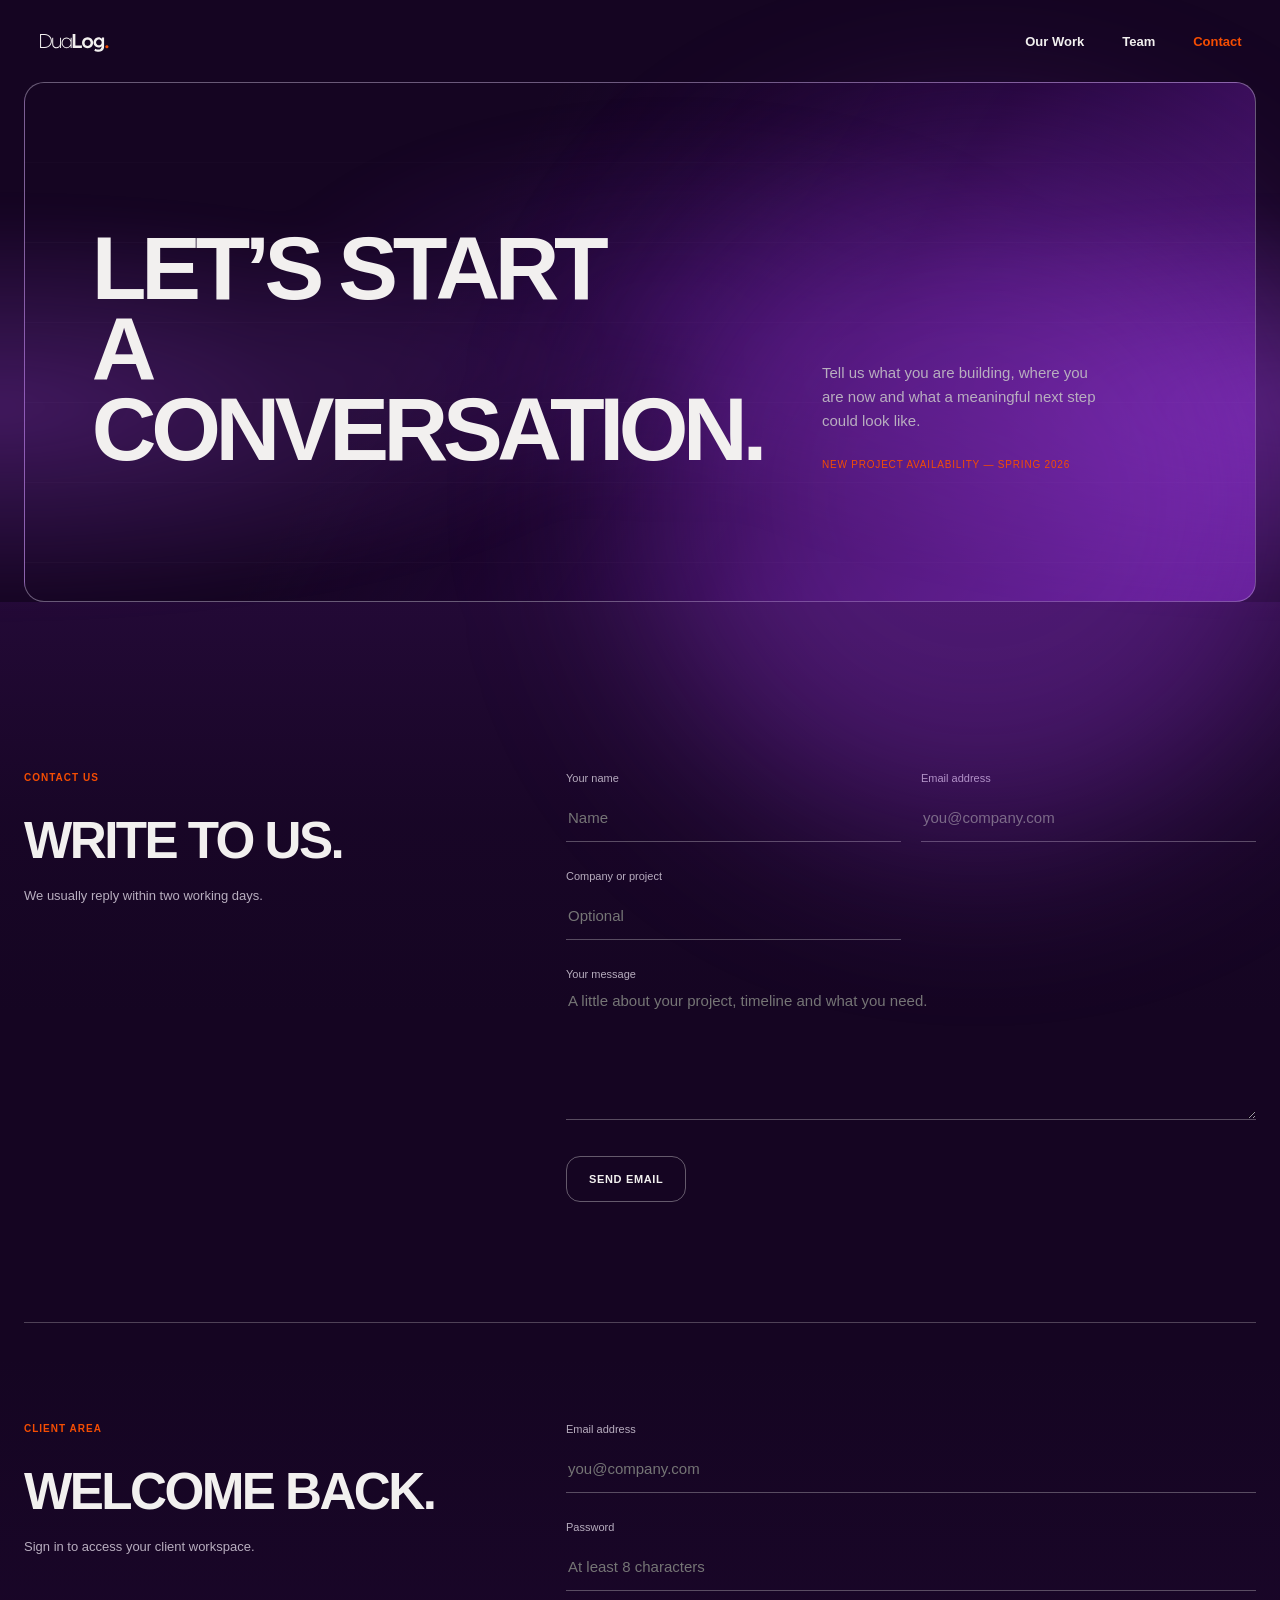
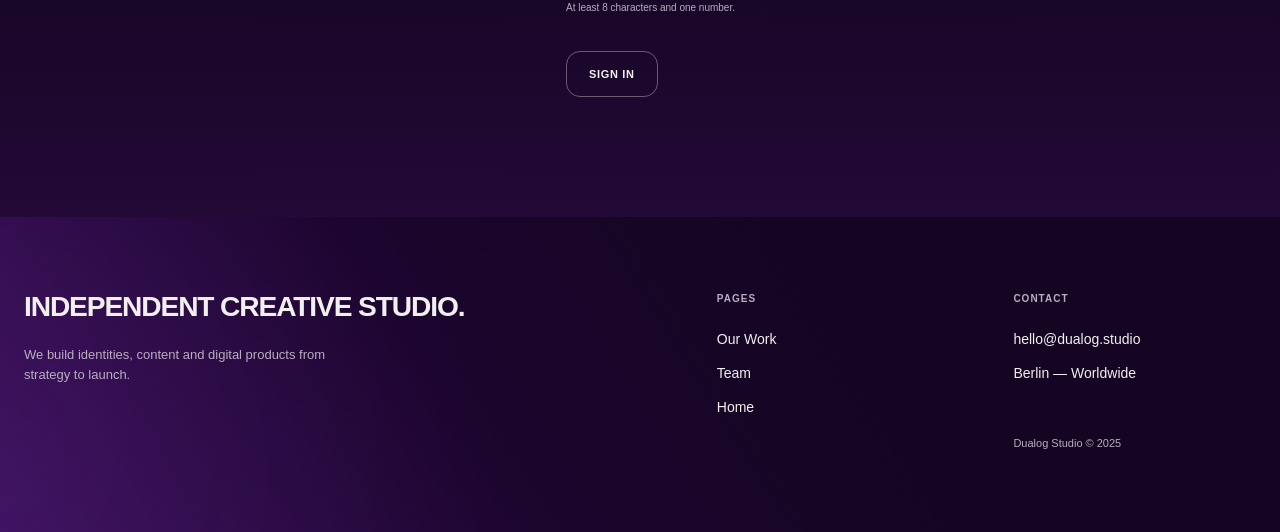
==== commit 11181935: "Added SVG Logo + Header Hover" ====
--- a/contact.html
+++ b/contact.html
@@ -12,7 +12,7 @@
 <body>
     <main class="contact-page">
         <header class="site-header">
-            <a class="brand" href="/index.html" aria-label="Dualog, back to homepage">Dualog<span>.</span></a>
+            <a class="brand" href="/index.html" aria-label="Dualog, back to homepage"><img src="pictures/Logo.svg" alt="" width="72" height="21"></a>
             <nav class="nav" id="menu" aria-label="Main navigation">
                 <a class="nav__close" href="#top" aria-label="Close menu"><span></span><span></span></a>
                 <a href="/work.html">Our Work</a>
--- a/index.css
+++ b/index.css
@@ -119,13 +119,13 @@
 }
 
 .brand {
-    font-size: 20px;
-    letter-spacing: -0.03em;
-    transition: color 180ms ease;
-}
-
-.brand span {
-    color: var(--orange);
+    display: flex;
+    align-items: center;
+}
+
+.brand img {
+    width: 72px;
+    height: 21px;
 }
 
 .nav {
@@ -139,15 +139,18 @@
     transition: color 180ms ease;
 }
 
-.brand:hover,
-.brand:focus-visible,
 .nav a:hover,
 .nav a:focus-visible {
     color: var(--orange);
 }
 
 .nav__contact {
-    color: var(--ink);
+    color: var(--orange);
+}
+
+.nav a.nav__contact:hover,
+.nav a.nav__contact:focus-visible {
+    color: #fff;
 }
 
 .nav__close {
@@ -1853,10 +1856,6 @@
         padding-inline: 16px;
     }
 
-    .brand {
-        font-size: 18px;
-    }
-
     .menu-button {
         position: relative;
         z-index: 52;
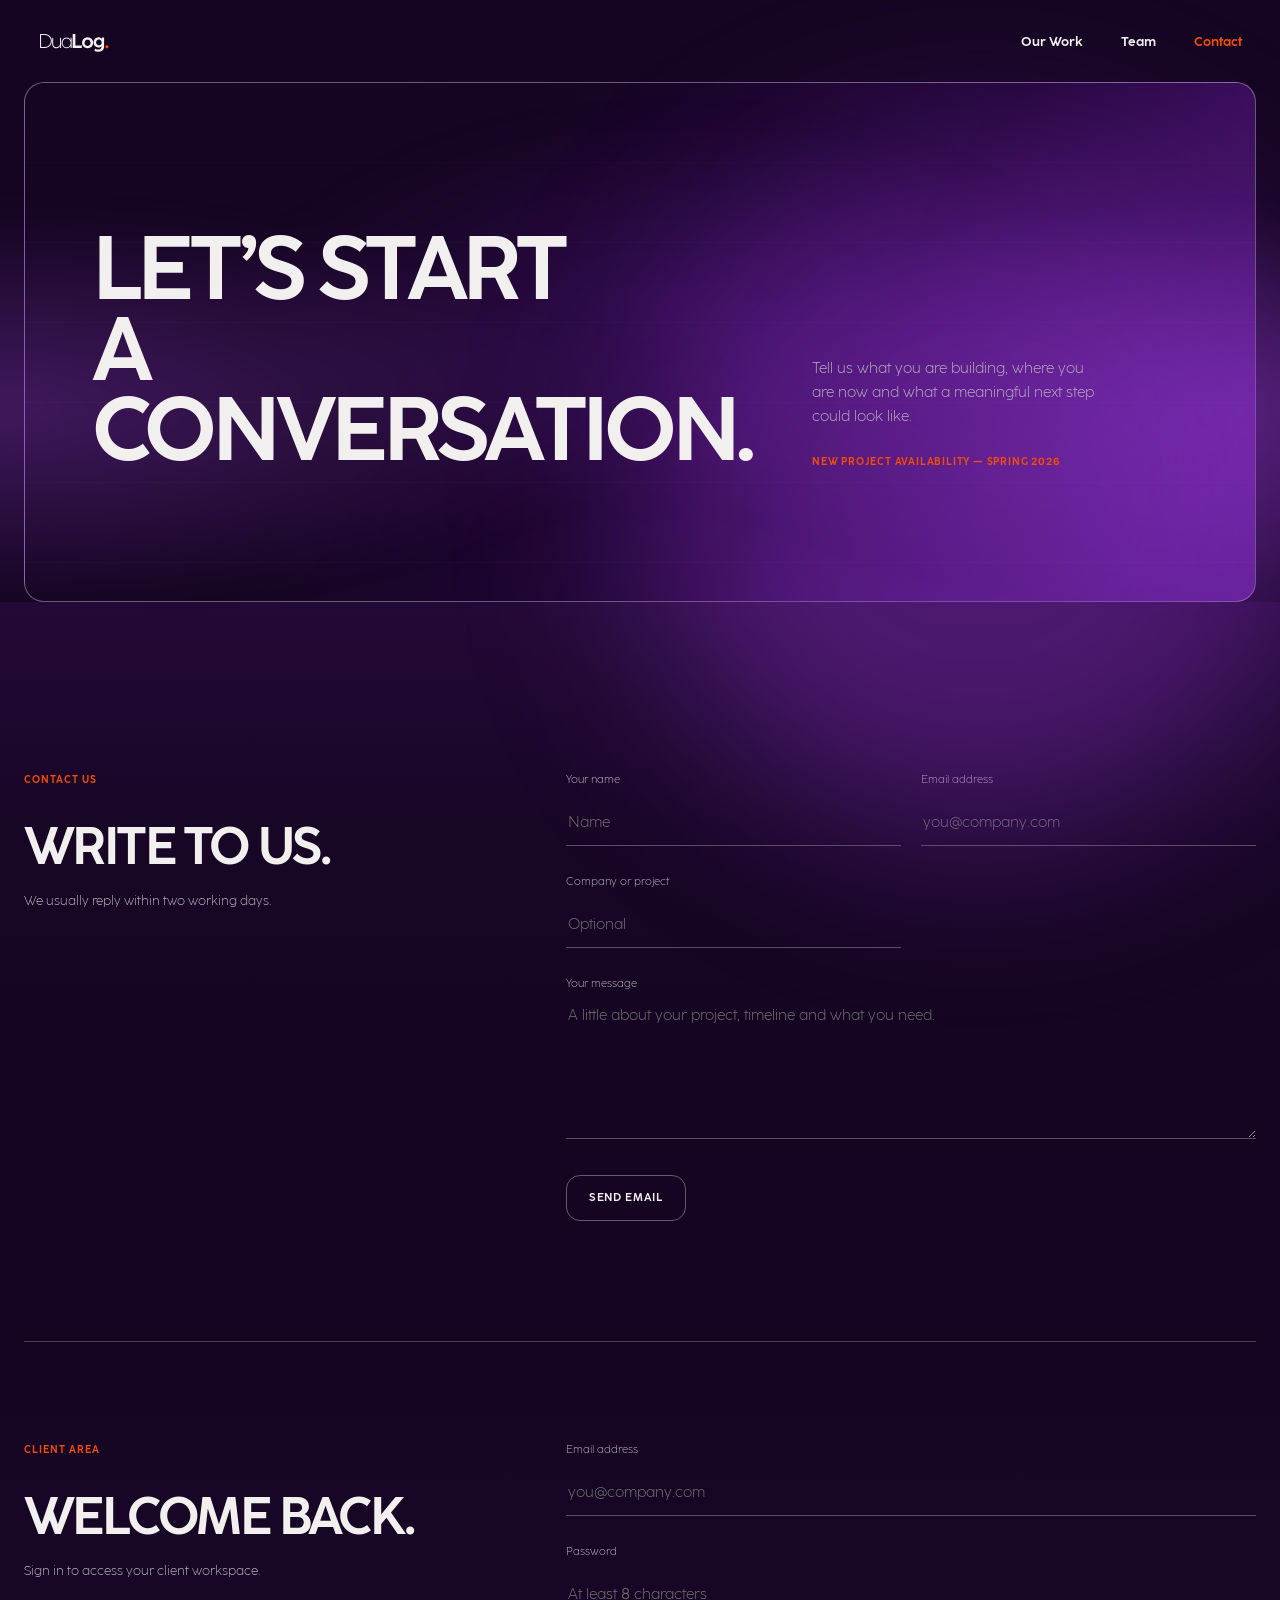
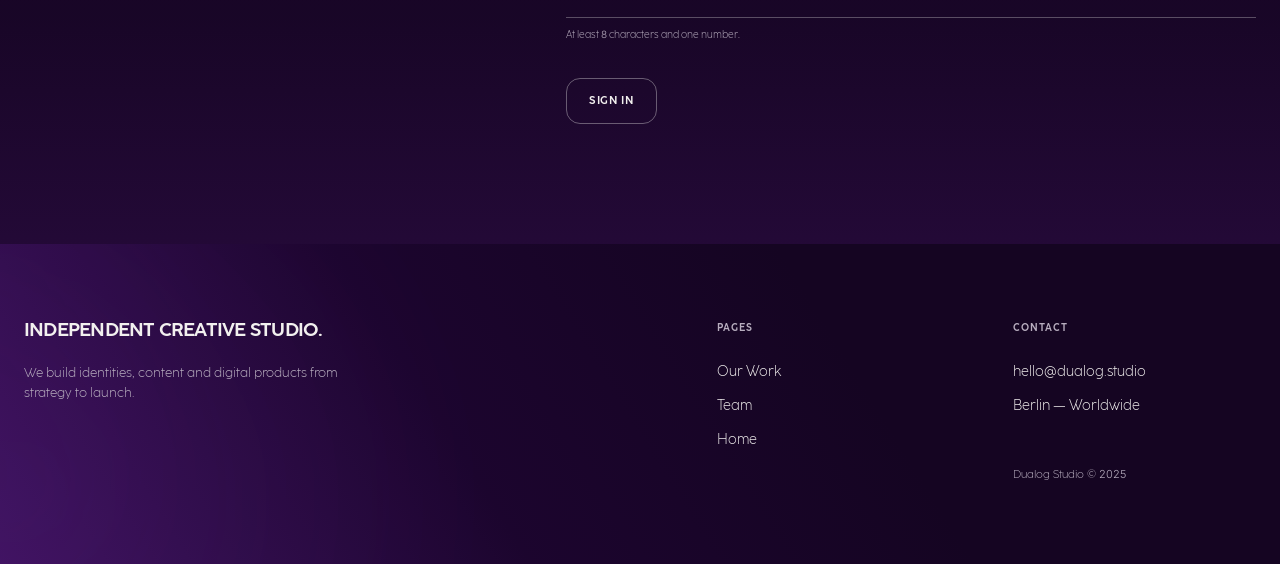
==== commit d0d32b10: "Font und font-fallback eingebaut" ====
--- a/contact.html
+++ b/contact.html
@@ -7,6 +7,7 @@
     <title>Contact — Dualog Studio</title>
     <meta name="description" content="Contact Dualog Studio or access the client login." />
     <link rel="stylesheet" href="index.css" />
+    <script src="header-scroll.js" defer></script>
 </head>
 
 <body>
--- a/index.css
+++ b/index.css
@@ -1,22 +1,38 @@
+/* Trial font numerals are watermarked, so digits fall back to Inter. */
 @font-face {
-    font-family: "Inter:Bold";
-    src: url("https://static.figma.com/font/Inter_1") format("woff2");
-    font-style: normal;
-    font-weight: 700;
-}
-
-@font-face {
-    font-family: "Inter:Extra Light";
-    src: url("https://static.figma.com/font/Inter_1") format("woff2");
-    font-style: normal;
-    font-weight: 200;
-}
-
-@font-face {
-    font-family: "Inter:Light";
-    src: url("https://static.figma.com/font/Inter_1") format("woff2");
+    font-family: "Coco Sharp";
+    src: url("font/Coco-Sharp-Light-trial.ttf") format("truetype");
     font-style: normal;
     font-weight: 300;
+    font-display: swap;
+    unicode-range: U+0000-002F, U+003A-10FFFF;
+}
+
+@font-face {
+    font-family: "Inter";
+    src: url("font/Inter-Light.ttf") format("truetype");
+    font-style: normal;
+    font-weight: 300;
+    font-display: swap;
+    unicode-range: U+0030-0039;
+}
+
+@font-face {
+    font-family: "Coco Sharp";
+    src: url("font/Coco-Sharp-Bold-trial.ttf") format("truetype");
+    font-style: normal;
+    font-weight: 700;
+    font-display: swap;
+    unicode-range: U+0000-002F, U+003A-10FFFF;
+}
+
+@font-face {
+    font-family: "Inter";
+    src: url("font/Inter-Bold.ttf") format("truetype");
+    font-style: normal;
+    font-weight: 700;
+    font-display: swap;
+    unicode-range: U+0030-0039;
 }
 
 :root {
@@ -24,7 +40,6 @@
     --muted: #b8aebf;
     --night: #150522;
     --night-deep: #0c0312;
-    --violet: #9b4ddb;
     --orange: #f54d02;
     --line: rgba(242, 240, 239, 0.26);
 }
@@ -52,11 +67,10 @@
 
     body {
         min-width: 320px;
-        margin: 0;
         overflow-x: clip;
         background: var(--night);
         color: var(--ink);
-        font-family: "Formular:Bold", "Inter:Light", Inter, Arial, sans-serif;
+        font-family: "Coco Sharp", "Inter", sans-serif;
         font-weight: 300;
         -webkit-font-smoothing: antialiased;
     }
@@ -114,7 +128,7 @@
 
 .brand,
 .nav {
-    font-family: "Formular:Bold", "Inter:Bold", Inter, sans-serif;
+    font-family: "Coco Sharp", "Inter", sans-serif;
     font-weight: 700;
 }
 
@@ -136,21 +150,17 @@
 }
 
 .nav a {
-    transition: color 180ms ease;
+    text-decoration: none;
 }
 
 .nav a:hover,
 .nav a:focus-visible {
-    color: var(--orange);
+    text-decoration: underline;
+    text-underline-offset: 5px;
 }
 
 .nav__contact {
     color: var(--orange);
-}
-
-.nav a.nav__contact:hover,
-.nav a.nav__contact:focus-visible {
-    color: #fff;
 }
 
 .nav__close {
@@ -300,7 +310,7 @@
     position: absolute;
     bottom: 148px;
     left: 5.3%;
-    font-family: "Formular:Bold", "Inter:Bold", Inter, sans-serif;
+    font-family: "Coco Sharp", "Inter", sans-serif;
     font-size: clamp(50px, 7.8vw, 110px);
     font-weight: 700;
     line-height: 0.9;
@@ -330,14 +340,6 @@
     color: #cec5d3;
     font-size: 14px;
     line-height: 1.45;
-}
-
-.section-kicker {
-    font-family: "Formular:Bold", "Inter:Bold", Inter, sans-serif;
-    font-size: 11px;
-    font-weight: 700;
-    letter-spacing: 0.08em;
-    text-transform: uppercase;
 }
 
 .cta-button {
@@ -351,7 +353,7 @@
     padding: 0 22px;
     background: transparent;
     color: var(--ink);
-    font-family: "Formular:Bold", "Inter:Bold", Inter, sans-serif;
+    font-family: "Coco Sharp", "Inter", sans-serif;
     font-size: 11px;
     font-weight: 700;
     letter-spacing: 0.06em;
@@ -387,7 +389,7 @@
 
 .intro h2 {
     max-width: 690px;
-    font-family: "Formular:Bold", "Inter:Bold", Inter, sans-serif;
+    font-family: "Coco Sharp", "Inter", sans-serif;
     font-size: clamp(42px, 5.4vw, 78px);
     font-weight: 700;
     line-height: 0.98;
@@ -411,7 +413,6 @@
 }
 
 .figma-divider img {
-    display: block;
     max-width: 100%;
     margin-inline: auto;
 }
@@ -526,7 +527,7 @@
 }
 
 .project-card__meta h3 {
-    font-family: "Formular:Bold", "Inter:Bold", Inter, sans-serif;
+    font-family: "Coco Sharp", "Inter", sans-serif;
     font-size: clamp(22px, 2.3vw, 34px);
     font-weight: 700;
     letter-spacing: -0.02em;
@@ -586,7 +587,7 @@
 
 .statement__quote {
     grid-column: 1;
-    font-family: "Formular:Bold", "Inter:Bold", Inter, sans-serif;
+    font-family: "Coco Sharp", "Inter", sans-serif;
     font-size: clamp(50px, 6.4vw, 92px);
     font-weight: 700;
     line-height: 0.92;
@@ -644,7 +645,7 @@
 
 .process__intro h2 {
     max-width: 620px;
-    font-family: "Formular:Bold", "Inter:Bold", Inter, sans-serif;
+    font-family: "Coco Sharp", "Inter", sans-serif;
     font-size: clamp(40px, 5.2vw, 72px);
     font-weight: 700;
     line-height: 0.98;
@@ -662,18 +663,46 @@
     border-top: 1px solid var(--line);
 }
 
+.process-table {
+    width: 100%;
+    border-collapse: collapse;
+    table-layout: fixed;
+}
+
+.process-table caption {
+    position: absolute;
+    width: 1px;
+    height: 1px;
+    overflow: hidden;
+    clip: rect(0 0 0 0);
+    clip-path: inset(50%);
+    white-space: nowrap;
+}
+
 .process-step {
-    display: grid;
-    grid-template-columns: 58px minmax(140px, 0.8fr) minmax(180px, 1.2fr);
-    gap: 20px;
-    align-items: start;
     border-bottom: 1px solid var(--line);
+}
+
+.process-step td {
+    vertical-align: top;
     padding-block: 34px;
 }
 
-.process-step>span {
+.process-step td:first-child {
+    width: 58px;
+}
+
+.process-step td:nth-child(2) {
+    width: 32%;
+}
+
+.process-step td+td {
+    padding-left: 20px;
+}
+
+.process-step td>span {
     color: var(--orange);
-    font-family: "Formular:Bold", "Inter:Bold", Inter, sans-serif;
+    font-family: "Coco Sharp", "Inter", sans-serif;
     font-size: clamp(26px, 3vw, 42px);
     font-weight: 700;
     line-height: 1;
@@ -681,7 +710,7 @@
 }
 
 .process-step h3 {
-    font-family: "Formular:Bold", "Inter:Bold", Inter, sans-serif;
+    font-family: "Coco Sharp", "Inter", sans-serif;
     font-size: clamp(26px, 3vw, 42px);
     font-weight: 700;
     line-height: 1;
@@ -763,7 +792,7 @@
 }
 
 .work-page__hero h1 {
-    font-family: "Formular:Bold", "Inter:Bold", Inter, sans-serif;
+    font-family: "Coco Sharp", "Inter", sans-serif;
     font-size: clamp(44px, 5.8vw, 72px);
     font-weight: 700;
     line-height: 0.88;
@@ -841,7 +870,7 @@
     padding: 12px 17px;
     color: var(--muted);
     cursor: pointer;
-    font-family: "Formular:Bold", "Inter:Bold", Inter, sans-serif;
+    font-family: "Coco Sharp", "Inter", sans-serif;
     font-size: 10px;
     font-weight: 700;
     letter-spacing: 0.05em;
@@ -910,7 +939,7 @@
 
 .work-library__card h2 {
     margin-top: 10px;
-    font-family: "Formular:Bold", "Inter:Bold", Inter, sans-serif;
+    font-family: "Coco Sharp", "Inter", sans-serif;
     font-size: clamp(25px, 3vw, 40px);
     font-weight: 700;
     line-height: 1;
@@ -935,7 +964,7 @@
 
 .work-cta h2 {
     max-width: 780px;
-    font-family: "Formular:Bold", "Inter:Bold", Inter, sans-serif;
+    font-family: "Coco Sharp", "Inter", sans-serif;
     font-size: clamp(42px, 5.6vw, 76px);
     font-weight: 700;
     line-height: 0.95;
@@ -957,7 +986,7 @@
 
 .contact-form__intro h2 {
     max-width: 600px;
-    font-family: "Formular:Bold", "Inter:Bold", Inter, sans-serif;
+    font-family: "Coco Sharp", "Inter", sans-serif;
     font-size: clamp(40px, 5vw, 70px);
     font-weight: 700;
     line-height: 0.96;
@@ -1047,7 +1076,7 @@
 
 .about-cta>p {
     color: var(--muted);
-    font-family: "Formular:Bold", "Inter:Bold", Inter, sans-serif;
+    font-family: "Coco Sharp", "Inter", sans-serif;
     font-size: 11px;
     font-weight: 700;
     letter-spacing: 0.1em;
@@ -1097,7 +1126,7 @@
     position: relative;
     z-index: 2;
     max-width: 1180px;
-    font-family: "Formular:Bold", "Inter:Bold", Inter, sans-serif;
+    font-family: "Coco Sharp", "Inter", sans-serif;
     font-size: clamp(58px, 7.6vw, 106px);
     font-weight: 700;
     line-height: 0.92;
@@ -1112,7 +1141,7 @@
 
 .section-label {
     color: var(--orange);
-    font-family: "Formular:Bold", "Inter:Bold", Inter, sans-serif;
+    font-family: "Coco Sharp", "Inter", sans-serif;
     font-size: 10px;
     font-weight: 700;
     letter-spacing: 0.1em;
@@ -1143,7 +1172,7 @@
 .about-intro h2,
 .team__heading h2,
 .about-cta h2 {
-    font-family: "Formular:Bold", "Inter:Bold", Inter, sans-serif;
+    font-family: "Coco Sharp", "Inter", sans-serif;
     font-size: clamp(36px, 4.5vw, 62px);
     font-weight: 700;
     line-height: 0.98;
@@ -1185,7 +1214,7 @@
 
 .studio-timeline time {
     color: var(--orange);
-    font-family: "Formular:Bold", "Inter:Bold", Inter, sans-serif;
+    font-family: "Coco Sharp", "Inter", sans-serif;
     font-size: clamp(31px, 3.5vw, 48px);
     font-weight: 700;
     line-height: 0.9;
@@ -1193,7 +1222,7 @@
 }
 
 .studio-timeline h3 {
-    font-family: "Formular:Bold", "Inter:Bold", Inter, sans-serif;
+    font-family: "Coco Sharp", "Inter", sans-serif;
     font-size: clamp(22px, 2.4vw, 32px);
     font-weight: 700;
     line-height: 1;
@@ -1268,7 +1297,7 @@
 
 .designer-profile__role {
     color: var(--orange);
-    font-family: "Formular:Bold", "Inter:Bold", Inter, sans-serif;
+    font-family: "Coco Sharp", "Inter", sans-serif;
     font-size: 10px;
     font-weight: 700;
     letter-spacing: 0.1em;
@@ -1278,7 +1307,7 @@
 .designer-profile__story h3 {
     max-width: 590px;
     margin-top: 44px;
-    font-family: "Formular:Bold", "Inter:Bold", Inter, sans-serif;
+    font-family: "Coco Sharp", "Inter", sans-serif;
     font-size: clamp(42px, 5vw, 68px);
     font-weight: 700;
     line-height: 0.94;
@@ -1308,8 +1337,9 @@
     border-radius: 999px;
     padding: 8px 13px 7px;
     color: var(--ink);
-    font-family: "Formular:Bold", "Inter:Bold", Inter, sans-serif;
+    font-family: "Coco Sharp", "Inter", sans-serif;
     font-size: 9px;
+    font-weight: 700;
     letter-spacing: 0.04em;
     text-transform: uppercase;
 }
@@ -1415,7 +1445,7 @@
 
 .contact-hero h1 {
     align-self: end;
-    font-family: "Formular:Bold", "Inter:Bold", Inter, sans-serif;
+    font-family: "Coco Sharp", "Inter", sans-serif;
     font-size: clamp(54px, 7vw, 96px);
     font-weight: 700;
     line-height: 0.9;
@@ -1438,8 +1468,9 @@
     display: block;
     margin-top: 26px;
     color: var(--orange);
-    font-family: "Formular:Bold", "Inter:Bold", Inter, sans-serif;
+    font-family: "Coco Sharp", "Inter", sans-serif;
     font-size: 10px;
+    font-weight: 700;
     letter-spacing: 0.08em;
     text-transform: uppercase;
 }
@@ -1488,7 +1519,7 @@
 
 .contact-panel__heading>p {
     color: var(--orange);
-    font-family: "Formular:Bold", "Inter:Bold", Inter, sans-serif;
+    font-family: "Coco Sharp", "Inter", sans-serif;
     font-size: 10px;
     font-weight: 700;
     letter-spacing: 0.1em;
@@ -1497,7 +1528,7 @@
 
 .contact-panel__heading h2 {
     margin-top: 34px;
-    font-family: "Formular:Bold", "Inter:Bold", Inter, sans-serif;
+    font-family: "Coco Sharp", "Inter", sans-serif;
     font-size: clamp(38px, 4vw, 58px);
     font-weight: 700;
     line-height: 0.95;
@@ -1655,10 +1686,17 @@
     padding-block: 76px 80px;
 }
 
+.footer__logo {
+    display: block;
+    width: 72px;
+    height: 21px;
+    margin-bottom: 28px;
+}
+
 .footer__intro h2 {
-    max-width: 480px;
-    font-family: "Formular:Bold", "Inter:Bold", Inter, sans-serif;
-    font-size: clamp(20px, 2.2vw, 30px);
+    max-width: 380px;
+    font-family: "Coco Sharp", "Inter", sans-serif;
+    font-size: clamp(16px, 1.5vw, 22px);
     font-weight: 700;
     letter-spacing: -0.04em;
     line-height: 1;
@@ -1694,7 +1732,7 @@
 .footer__column h3 {
     margin-bottom: 12px;
     color: var(--muted);
-    font-family: "Formular:Bold", "Inter:Bold", Inter, sans-serif;
+    font-family: "Coco Sharp", "Inter", sans-serif;
     font-size: 10px;
     font-weight: 700;
     letter-spacing: 0.1em;
@@ -1751,10 +1789,6 @@
     .process {
         display: block;
         padding-block: 125px 140px;
-    }
-
-    .process__intro {
-        display: block;
     }
 
     .process__intro h2 {
@@ -1899,6 +1933,15 @@
         opacity: 1;
     }
 
+    .site-header--floating.site-header--menu-open {
+        transform: none;
+        backdrop-filter: none;
+    }
+
+    .site-header--menu-open .menu-button {
+        display: none;
+    }
+
     .nav__close {
         position: absolute;
         top: 22px;
@@ -2043,10 +2086,6 @@
         padding-block: 105px 115px;
     }
 
-    .process__intro {
-        gap: 30px;
-    }
-
     .process__intro h2 {
         font-size: 43px;
     }
@@ -2056,17 +2095,42 @@
     }
 
     .process-step {
+        display: grid;
         grid-template-columns: 52px 1fr;
         gap: 10px 14px;
         padding-block: 28px;
     }
 
+    .process-step td {
+        display: block;
+        width: auto;
+        padding: 0;
+    }
+
+    .process-step td:first-child {
+        grid-column: 1;
+        grid-row: 1;
+    }
+
+    .process-step td:nth-child(2) {
+        grid-column: 2;
+        grid-row: 1;
+    }
+
+    .process-step td:nth-child(3) {
+        grid-column: 2;
+        grid-row: 2;
+    }
+
+    .process-step td+td {
+        padding-left: 0;
+    }
+
     .process-step h3 {
         font-size: 29px;
     }
 
     .process-step p {
-        grid-column: 2;
         margin-top: 8px;
     }
 
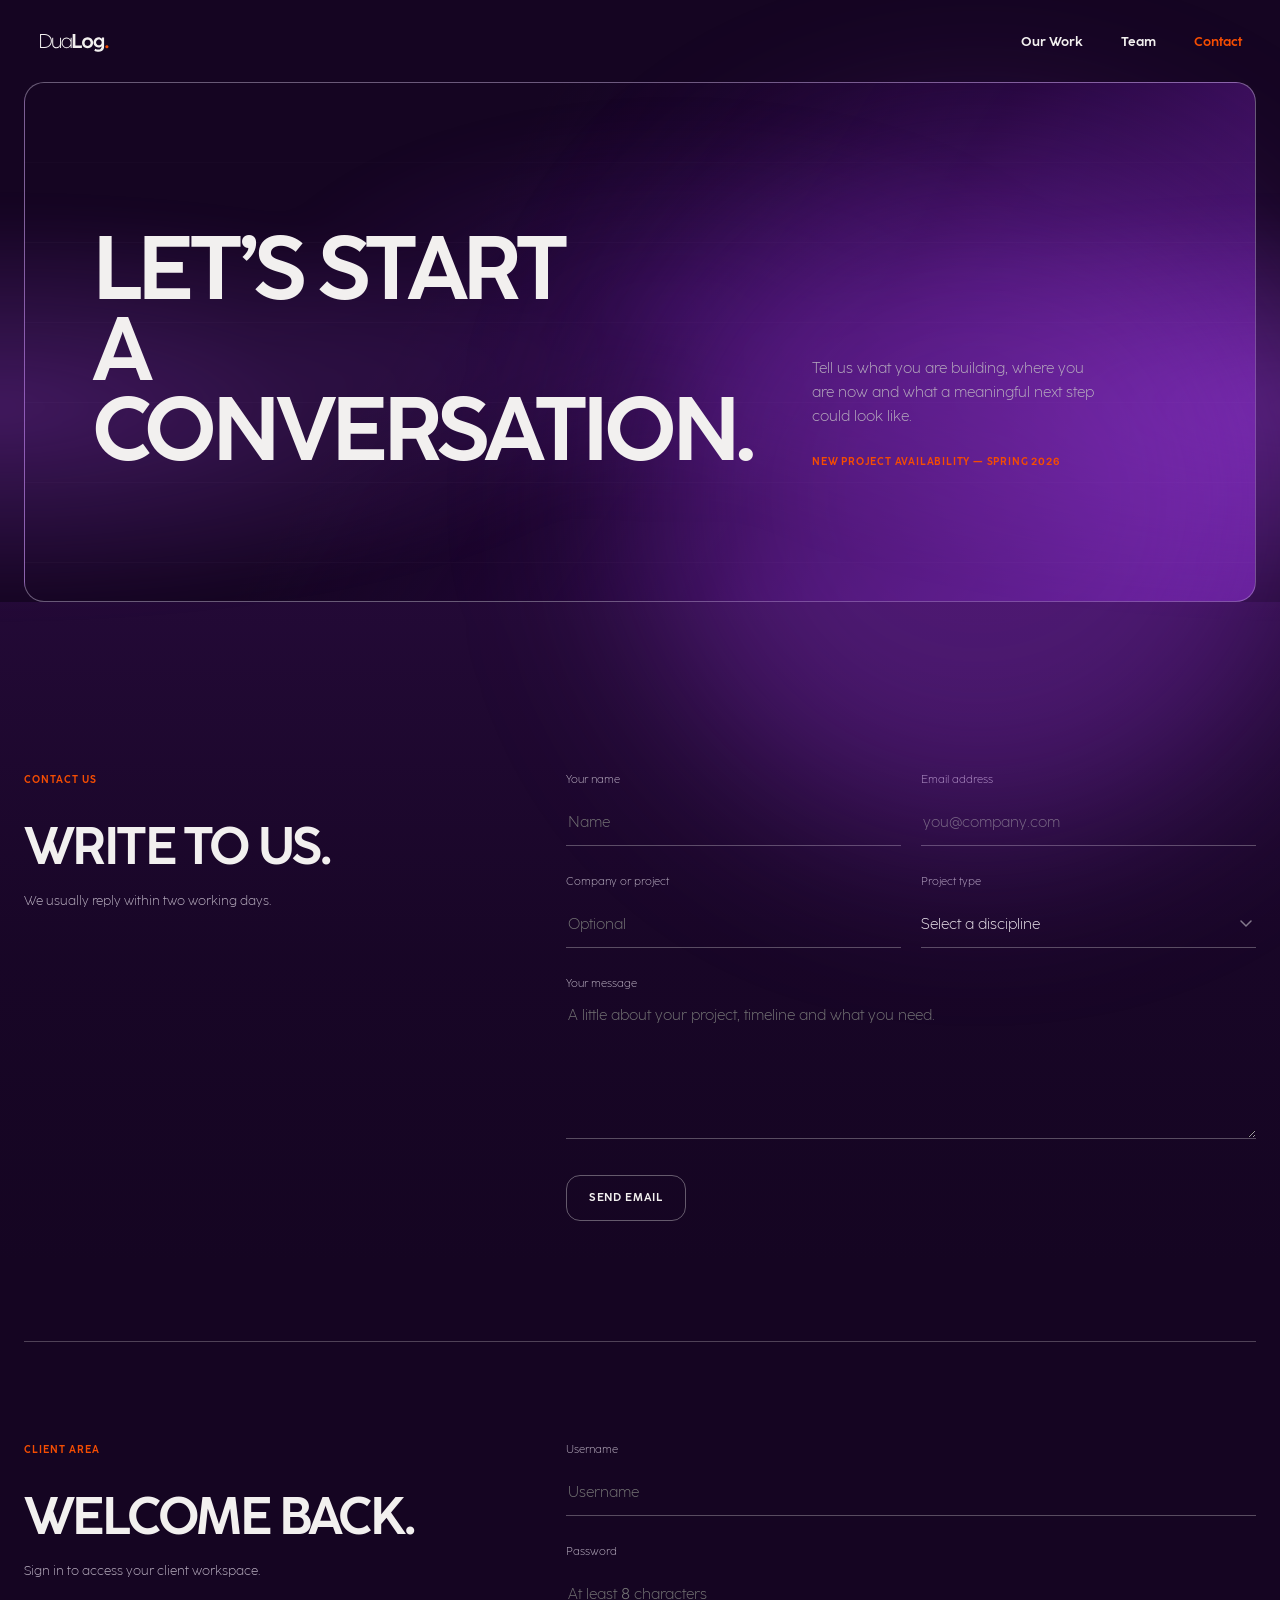
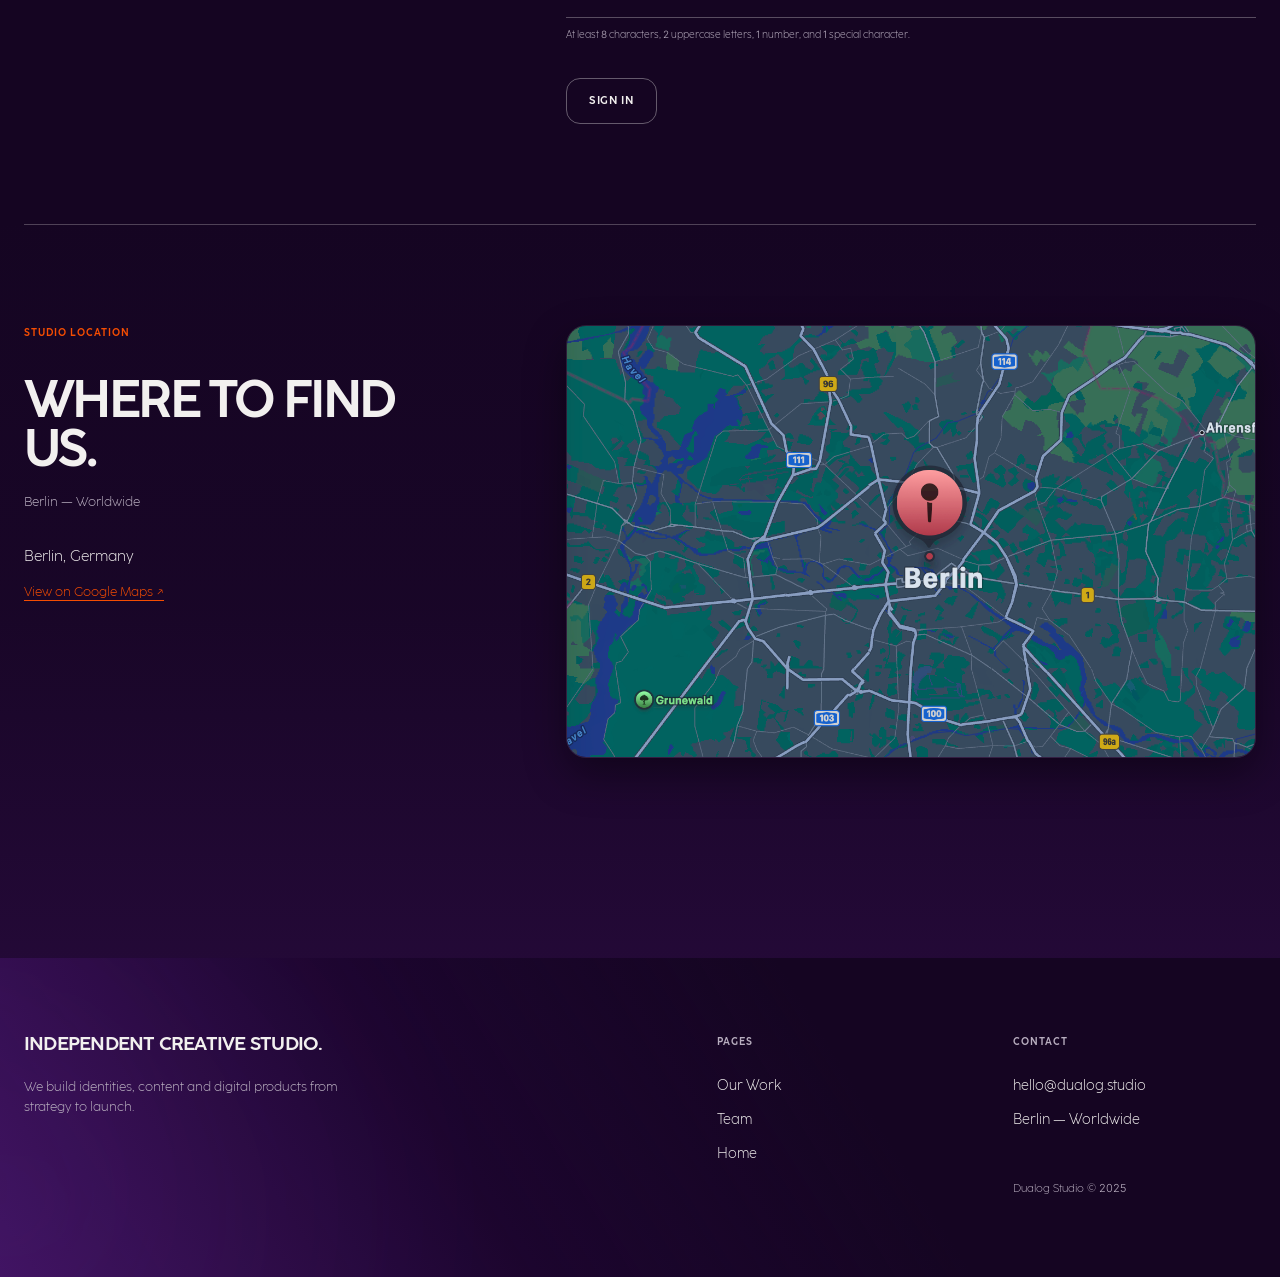
==== commit e294afe2: "content" ====
--- a/contact.html
+++ b/contact.html
@@ -8,12 +8,14 @@
     <meta name="description" content="Contact Dualog Studio or access the client login." />
     <link rel="stylesheet" href="index.css" />
     <script src="header-scroll.js" defer></script>
+    <script src="contact.js" defer></script>
 </head>
 
 <body>
     <main class="contact-page">
         <header class="site-header">
-            <a class="brand" href="/index.html" aria-label="Dualog, back to homepage"><img src="pictures/Logo.svg" alt="" width="72" height="21"></a>
+            <a class="brand" href="/index.html" aria-label="Dualog, back to homepage"><img src="pictures/Logo.svg"
+                    alt="" width="72" height="21"></a>
             <nav class="nav" id="menu" aria-label="Main navigation">
                 <a class="nav__close" href="#top" aria-label="Close menu"><span></span><span></span></a>
                 <a href="/work.html">Our Work</a>
@@ -43,18 +45,30 @@
                     <h2>Write to us.</h2>
                     <span>We usually reply within two working days.</span>
                 </div>
-                <form action="mailto:hello@dualog.studio" method="post" enctype="text/plain" class="inquiry-form">
+                <form action="mailto:hello@dualog.studio" method="post" enctype="text/plain" class="inquiry-form"
+                    id="contact-form">
                     <label>
                         <span>Your name</span>
-                        <input type="text" name="name" autocomplete="name" placeholder="Name" required />
+                        <input type="text" name="name" placeholder="Name" required />
                     </label>
                     <label>
                         <span>Email address</span>
-                        <input type="email" name="email" autocomplete="email" placeholder="you@company.com" required />
+                        <input type="email" name="email" placeholder="you@company.com" required />
                     </label>
                     <label>
                         <span>Company or project</span>
-                        <input type="text" name="project" autocomplete="organization" placeholder="Optional" />
+                        <input type="text" name="project" placeholder="Optional" />
+                    </label>
+                    <label>
+                        <span>Project type</span>
+                        <select name="project-type">
+                            <option value="">Select a discipline</option>
+                            <option>Content production</option>
+                            <option>3D assets</option>
+                            <option>Branding and UI design</option>
+                            <option>UX research</option>
+                            <option>Digital product development</option>
+                        </select>
                     </label>
                     <label class="inquiry-form__message">
                         <span>Your message</span>
@@ -71,28 +85,38 @@
                     <h2>Welcome back.</h2>
                     <span>Sign in to access your client workspace.</span>
                 </div>
-                <form class="login-form" onsubmit="
-              this.querySelector('.login-form__status').hidden = false;
-              return false;
-            ">
+                <form class="login-form" id="login-form">
                     <label>
-                        <span>Email address</span>
-                        <input type="email" name="login-email" autocomplete="email" placeholder="you@company.com"
-                            required />
+                        <span>Username</span>
+                        <input type="text" id="username" name="username" placeholder="Username" required />
                     </label>
                     <label>
                         <span>Password</span>
-                        <input type="password" name="password" autocomplete="current-password"
-                            placeholder="At least 8 characters" minlength="8" pattern="(?=.*[0-9]).{8,}"
-                            title="Use at least 8 characters and include at least one number." required />
-                        <small>At least 8 characters and one number.</small>
+                        <input type="password" id="password" name="password" placeholder="At least 8 characters"
+                            required />
+                        <small>At least 8 characters, 2 uppercase letters, 1 number, and 1 special character.</small>
                     </label>
                     <button class="cta-button" type="submit">Sign in</button>
-                    <p class="login-form__status" role="status" hidden>
-                        Your login details meet the requirements.
-                    </p>
+                    <p class="login-form__status" id="login-status" role="status" hidden></p>
                 </form>
             </aside>
+
+            <section class="contact-panel contact-panel--location" id="location">
+                <div class="contact-panel__heading">
+                    <p>Studio location</p>
+                    <h2>Where to find us.</h2>
+                    <span>Berlin — Worldwide</span>
+                    <div class="contact-location__details">
+                        <address>
+                            Berlin, Germany
+                        </address>
+                        <a href="https://maps.google.com/?q=Berlin" target="_blank" rel="noopener noreferrer" class="contact-location__link">View on Google Maps ↗</a>
+                    </div>
+                </div>
+                <div class="contact-location__image">
+                    <img src="pictures/berlin.png" alt="Dualog Studio Location in Berlin" width="1258" height="788" />
+                </div>
+            </section>
         </section>
 
         <footer id="contact">
@@ -109,7 +133,7 @@
                     <div class="footer__column">
                         <h3>Contact</h3>
                         <a href="mailto:hello@dualog.studio">hello@dualog.studio</a>
-                        <p>Berlin — Worldwide</p>
+                        <a href="https://maps.google.com/?q=Berlin" target="_blank" rel="noopener noreferrer">Berlin — Worldwide</a>
                         <p class="footer__copyright">Dualog Studio © 2025</p>
                     </div>
                 </div>
--- a/index.css
+++ b/index.css
@@ -1510,7 +1510,53 @@
 }
 
 .contact-panel--login {
-    padding-bottom: 40px;
+    padding-bottom: 100px;
+}
+
+.contact-location__details {
+    margin-top: 32px;
+    display: flex;
+    flex-direction: column;
+    gap: 14px;
+}
+
+.contact-location__details address {
+    font-style: normal;
+    font-size: 15px;
+    line-height: 1.6;
+    color: var(--ink);
+}
+
+.contact-location__hours {
+    color: var(--muted);
+    font-size: 12px;
+}
+
+.contact-location__link {
+    color: var(--orange);
+    font-size: 13px;
+    text-decoration: underline;
+    text-underline-offset: 4px;
+    transition: opacity 180ms ease;
+    width: fit-content;
+}
+
+.contact-location__link:hover {
+    opacity: 0.8;
+}
+
+.contact-location__image {
+    display: flex;
+    align-items: center;
+}
+
+.contact-location__image img {
+    width: 100%;
+    height: auto;
+    border-radius: 20px;
+    object-fit: cover;
+    box-shadow: 0 16px 40px rgba(0, 0, 0, 0.4);
+    border: 1px solid rgba(242, 240, 239, 0.1);
 }
 
 .contact-panel--message {
@@ -1576,6 +1622,7 @@
 }
 
 .inquiry-form input,
+.inquiry-form select,
 .inquiry-form textarea,
 .login-form input {
     width: 100%;
@@ -1591,8 +1638,24 @@
 }
 
 .inquiry-form input,
+.inquiry-form select,
 .login-form input {
     height: 48px;
+}
+
+.inquiry-form select {
+    appearance: none;
+    -webkit-appearance: none;
+    cursor: pointer;
+    background-image: url("data:image/svg+xml,%3Csvg xmlns='http://www.w3.org/2000/svg' width='12' height='8' viewBox='0 0 12 8'%3E%3Cpath d='M1 1l5 5 5-5' stroke='rgba(242,240,239,0.5)' stroke-width='1.5' fill='none' stroke-linecap='round'/%3E%3C/svg%3E");
+    background-repeat: no-repeat;
+    background-position: right 4px center;
+    padding-right: 24px;
+}
+
+.inquiry-form select option {
+    background: var(--night);
+    color: var(--ink);
 }
 
 .inquiry-form textarea {
@@ -1601,6 +1664,7 @@
 }
 
 .inquiry-form input:focus,
+.inquiry-form select:focus,
 .inquiry-form textarea:focus,
 .login-form input:focus {
     border-color: var(--orange);
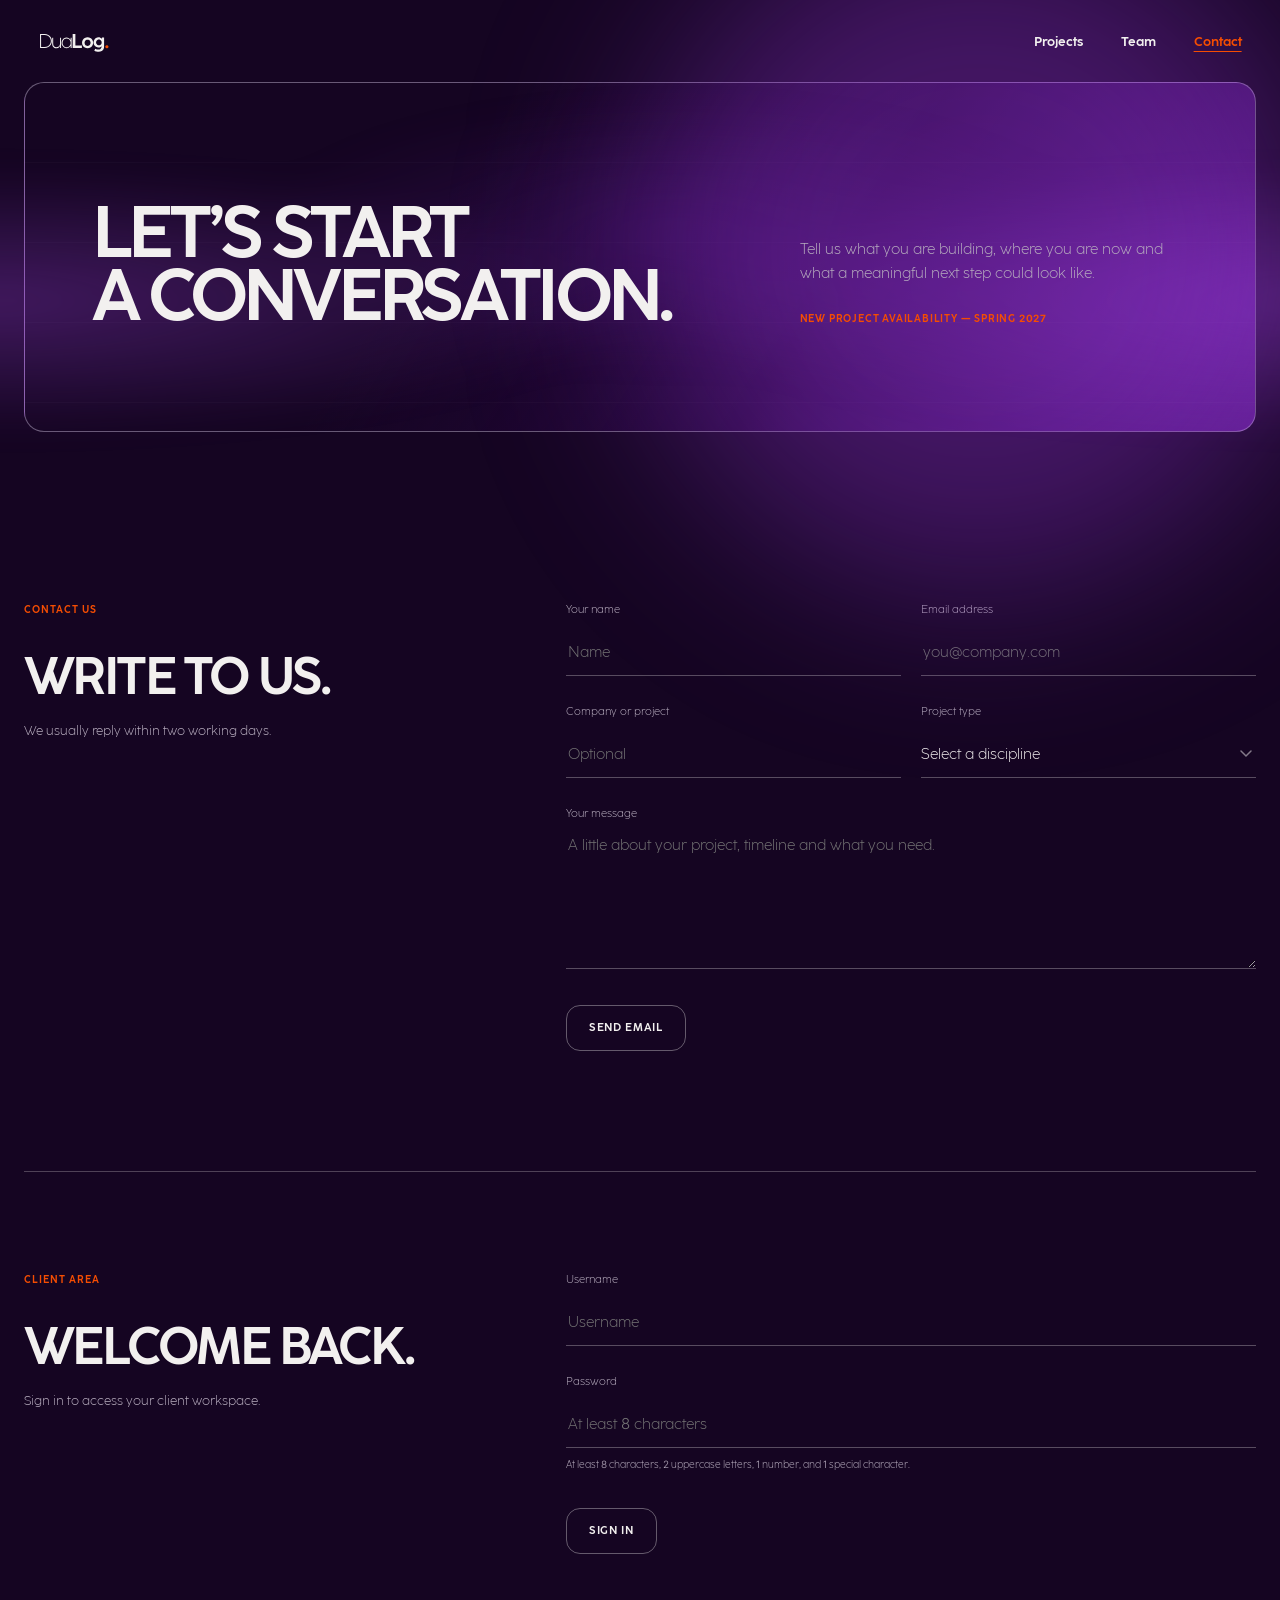
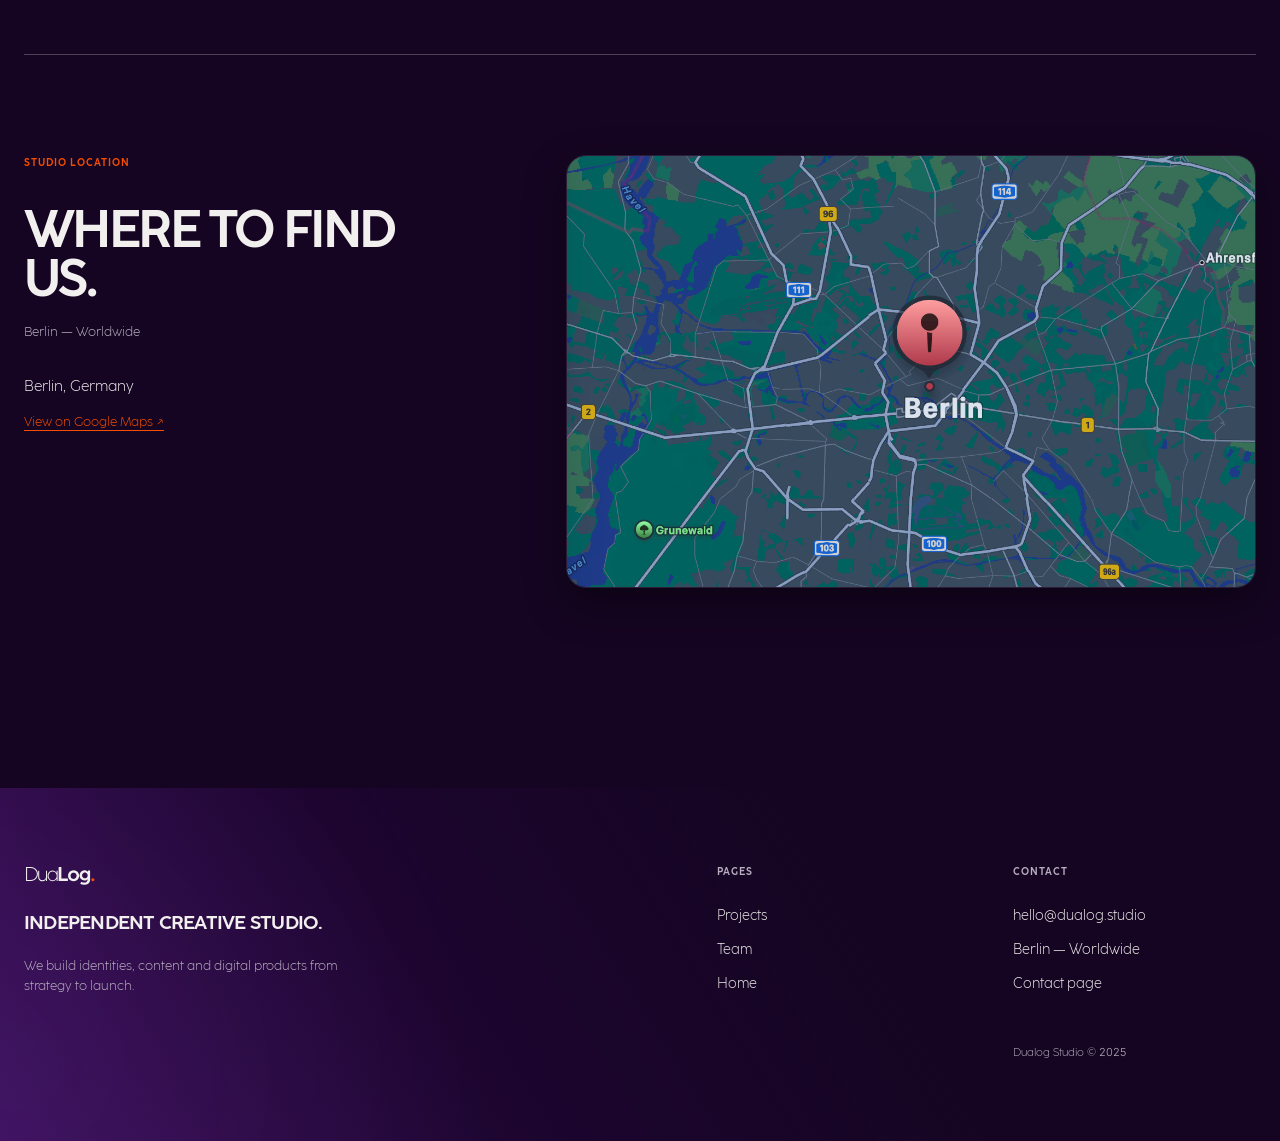
==== commit 5daa60de: "Ich würde den Commit **`Polish responsive layouts, navigation, and CTAs`** nennen." ====
--- a/contact.html
+++ b/contact.html
@@ -4,6 +4,7 @@
 <head>
     <meta charset="UTF-8" />
     <meta name="viewport" content="width=device-width, initial-scale=1.0" />
+    <link rel="icon" type="image/svg+xml" href="pictures/Favicon.svg" />
     <title>Contact — Dualog Studio</title>
     <meta name="description" content="Contact Dualog Studio or access the client login." />
     <link rel="stylesheet" href="index.css" />
@@ -14,13 +15,13 @@
 <body>
     <main class="contact-page">
         <header class="site-header">
-            <a class="brand" href="/index.html" aria-label="Dualog, back to homepage"><img src="pictures/Logo.svg"
+            <a class="brand" href="index.html" aria-label="Dualog, back to homepage"><img src="pictures/Logo.svg"
                     alt="" width="72" height="21"></a>
             <nav class="nav" id="menu" aria-label="Main navigation">
                 <a class="nav__close" href="#top" aria-label="Close menu"><span></span><span></span></a>
-                <a href="/work.html">Our Work</a>
-                <a href="/team.html">Team</a>
-                <a class="nav__contact" href="/contact.html" aria-current="page">Contact</a>
+                <a href="work.html">Projects</a>
+                <a href="team.html">Team</a>
+                <a class="nav__contact" href="contact.html" aria-current="page">Contact</a>
             </nav>
             <a class="menu-button" href="#menu" aria-label="Open menu"><span></span><span></span></a>
         </header>
@@ -34,7 +35,7 @@
                     Tell us what you are building, where you are now and what a meaningful next step could
                     look like.
                 </p>
-                <span>New project availability — Spring 2026</span>
+                <span>New project availability — Spring 2027</span>
             </div>
         </section>
 
@@ -122,18 +123,22 @@
         <footer id="contact">
             <div class="footer__nav page-shell">
                 <div class="footer__intro">
+                    <img class="footer__logo" src="pictures/Logo.svg" alt="Dualog" width="72" height="21">
                     <h2>Independent creative studio.</h2>
                     <p>We build identities, content and digital products from strategy to launch.</p>
                 </div>
                 <div class="footer__columns">
                     <nav class="footer__column" aria-label="Footer navigation">
                         <h3>Pages</h3>
-                        <a href="/work.html">Our Work</a><a href="/team.html">Team</a><a href="/index.html">Home</a>
+                        <a href="work.html">Projects</a>
+                        <a href="team.html">Team</a>
+                        <a href="index.html#top">Home</a>
                     </nav>
                     <div class="footer__column">
                         <h3>Contact</h3>
                         <a href="mailto:hello@dualog.studio">hello@dualog.studio</a>
                         <a href="https://maps.google.com/?q=Berlin" target="_blank" rel="noopener noreferrer">Berlin — Worldwide</a>
+                        <a href="contact.html">Contact page</a>
                         <p class="footer__copyright">Dualog Studio © 2025</p>
                     </div>
                 </div>
--- a/index.css
+++ b/index.css
@@ -100,6 +100,20 @@
 .page-shell {
     width: min(100% - 48px, 1280px);
     margin-inline: auto;
+}
+
+@media (min-width: 1280px) {
+
+    .hero::before,
+    .hero::after,
+    .work-page__hero::before,
+    .work-page__hero::after,
+    .about-hero::before,
+    .about-hero::after,
+    .contact-hero::before,
+    .contact-hero::after {
+        margin-inline: calc(50% - 50vw + 24px);
+    }
 }
 
 .site-header {
@@ -124,6 +138,7 @@
 
 .site-header--floating.site-header--hidden {
     transform: translateY(-100%);
+    pointer-events: none;
 }
 
 .brand,
@@ -154,7 +169,8 @@
 }
 
 .nav a:hover,
-.nav a:focus-visible {
+.nav a:focus-visible,
+.nav a[aria-current="page"] {
     text-decoration: underline;
     text-underline-offset: 5px;
 }
@@ -181,11 +197,13 @@
     background: var(--night);
 }
 
-.hero::after {
+.hero::after,
+.work-page__hero::after,
+.about-hero::after,
+.contact-hero::after {
     position: absolute;
     z-index: 0;
     inset: 0;
-    transform: scale(1);
     border: 1px solid rgba(195, 182, 210, 0.48);
     border-radius: inherit;
     background:
@@ -195,13 +213,18 @@
             rgba(118, 38, 178, 0.9) 112%),
         var(--night);
     content: "";
-    opacity: 1;
+}
+
+.hero::after {
     transition:
         opacity 700ms ease,
         transform 900ms cubic-bezier(0.16, 1, 0.3, 1);
 }
 
-.hero::before {
+.hero::before,
+.work-page__hero::before,
+.about-hero::before,
+.contact-hero::before {
     position: absolute;
     z-index: 1;
     inset: 0;
@@ -209,8 +232,16 @@
     background-size: 100% 80px;
     content: "";
     mask-image: linear-gradient(to bottom, transparent, black 25%, black);
-    opacity: 1;
+}
+
+.hero::before {
     transition: opacity 900ms 120ms ease;
+}
+
+.work-page__hero::before,
+.about-hero::before,
+.contact-hero::before {
+    border-radius: inherit;
 }
 
 .hero>* {
@@ -259,6 +290,7 @@
     background: rgba(159, 58, 228, 0.34);
     filter: blur(90px);
     opacity: 1;
+    pointer-events: none;
     transition: opacity 900ms 180ms ease;
 }
 
@@ -406,15 +438,6 @@
     color: var(--muted);
     font-size: 15px;
     line-height: 1.55;
-}
-
-.figma-divider {
-    opacity: 0.55;
-}
-
-.figma-divider img {
-    max-width: 100%;
-    margin-inline: auto;
 }
 
 .work {
@@ -460,34 +483,6 @@
     margin-top: 28px;
 }
 
-.project-card:nth-child(1) {
-    z-index: 1;
-}
-
-.project-card:nth-child(2) {
-    z-index: 2;
-    top: 95px;
-}
-
-.project-card:nth-child(3) {
-    z-index: 3;
-    top: 104px;
-}
-
-.project-card:nth-child(4) {
-    z-index: 4;
-    top: 113px;
-}
-
-.project-card:nth-child(5) {
-    z-index: 5;
-    top: 122px;
-}
-
-.project-card:nth-child(6) {
-    z-index: 6;
-    top: 131px;
-}
 
 .project-card__image {
     position: relative;
@@ -549,19 +544,32 @@
     line-height: 1.5;
 }
 
+.svg-sprite {
+    position: absolute;
+    width: 0;
+    height: 0;
+    overflow: hidden;
+}
+
+.project-card__link-icon,
+.work-library__link-icon {
+    color: var(--ink);
+    transform: scale(1.45);
+    transition:
+        color 200ms ease,
+        transform 200ms ease;
+}
+
 .project-card__link-icon {
     position: absolute;
     right: 40px;
     bottom: 38px;
-    transform: scale(1.45);
-    color: var(--ink);
-    transition:
-        color 200ms ease,
-        transform 200ms ease;
 }
 
 .project-card:hover .project-card__link-icon,
-.project-card:focus-visible .project-card__link-icon {
+.project-card:focus-visible .project-card__link-icon,
+.work-library__card:hover .work-library__link-icon,
+.work-library__card:focus-visible .work-library__link-icon {
     transform: translate(3px, -3px) scale(1.45);
     color: var(--orange);
 }
@@ -643,7 +651,8 @@
     grid-row: 1;
 }
 
-.process__intro h2 {
+.process__intro h2,
+.about-intro__heading h2 {
     max-width: 620px;
     font-family: "Coco Sharp", "Inter", sans-serif;
     font-size: clamp(40px, 5.2vw, 72px);
@@ -679,7 +688,8 @@
     white-space: nowrap;
 }
 
-.process-step {
+.process-step,
+.studio-timeline li {
     border-bottom: 1px solid var(--line);
 }
 
@@ -700,7 +710,8 @@
     padding-left: 20px;
 }
 
-.process-step td>span {
+.process-step td>span,
+.studio-timeline time {
     color: var(--orange);
     font-family: "Coco Sharp", "Inter", sans-serif;
     font-size: clamp(26px, 3vw, 42px);
@@ -709,7 +720,8 @@
     letter-spacing: -0.04em;
 }
 
-.process-step h3 {
+.process-step h3,
+.studio-timeline h3 {
     font-family: "Coco Sharp", "Inter", sans-serif;
     font-size: clamp(26px, 3vw, 42px);
     font-weight: 700;
@@ -717,11 +729,35 @@
     letter-spacing: -0.04em;
 }
 
-.process-step p {
+.process-step p,
+.studio-timeline p {
     max-width: 390px;
     color: var(--muted);
     font-size: 14px;
     line-height: 1.55;
+}
+
+.about-intro {
+    padding-block: 150px 80px;
+}
+
+.about-intro__heading {
+    display: flex;
+    align-items: end;
+    justify-content: space-between;
+    gap: 48px;
+    margin-bottom: 70px;
+}
+
+.about-intro__heading .cta-button {
+    flex: 0 0 auto;
+}
+
+.studio-timeline {
+    border-top: 1px solid var(--line);
+    margin: 0;
+    padding: 0;
+    list-style: none;
 }
 
 .work-page {
@@ -743,35 +779,6 @@
     padding: 54px 5.3% 42px;
 }
 
-.work-page__hero::after {
-    position: absolute;
-    z-index: 0;
-    inset: 0;
-    transform: scale(1);
-    border: 1px solid rgba(195, 182, 210, 0.48);
-    border-radius: inherit;
-    background:
-        linear-gradient(122deg,
-            rgba(21, 5, 34, 0) 34%,
-            rgba(38, 5, 64, 0.72) 64%,
-            rgba(118, 38, 178, 0.9) 112%),
-        var(--night);
-    content: "";
-    opacity: 1;
-}
-
-.work-page__hero::before {
-    position: absolute;
-    z-index: 1;
-    inset: 0;
-    border-radius: inherit;
-    background-image: linear-gradient(rgba(255, 255, 255, 0.025) 1px, transparent 1px);
-    background-size: 100% 80px;
-    content: "";
-    mask-image: linear-gradient(to bottom, transparent, black 25%, black);
-    opacity: 1;
-}
-
 .work-page__hero>.hero__aurora,
 .work-page__hero>.hero__glow {
     z-index: 1;
@@ -946,6 +953,22 @@
     letter-spacing: -0.04em;
 }
 
+.work-library__link-icon {
+    display: inline-block;
+    width: 24px;
+    height: 24px;
+    margin-left: 0.1em;
+    vertical-align: middle;
+}
+
+.work-library__summary {
+    max-width: 520px;
+    margin-top: 12px;
+    color: var(--muted);
+    font-size: 14px;
+    line-height: 1.5;
+}
+
 #filter-content:checked~.work-library .work-library__card:not(.category-content),
 #filter-3d:checked~.work-library .work-library__card:not(.category-3d),
 #filter-brand-ui:checked~.work-library .work-library__card:not(.category-brand-ui),
@@ -953,7 +976,8 @@
     display: none;
 }
 
-.work-cta {
+.work-cta,
+.about-cta {
     display: grid;
     grid-template-columns: minmax(0, 1fr) auto;
     gap: 48px;
@@ -962,7 +986,8 @@
     padding-block: 120px 150px;
 }
 
-.work-cta h2 {
+.work-cta h2,
+.about-cta h2 {
     max-width: 780px;
     font-family: "Coco Sharp", "Inter", sans-serif;
     font-size: clamp(42px, 5.6vw, 76px);
@@ -973,6 +998,26 @@
 }
 
 .work-cta .cta-button {
+    grid-column: 2;
+}
+
+.work-cta>div,
+.about-cta>div {
+    grid-column: 1;
+}
+
+.work-cta>div>p,
+.about-cta>div>p {
+    margin: 0 0 18px;
+    color: var(--orange);
+    font-family: "Coco Sharp", "Inter", sans-serif;
+    font-size: 11px;
+    font-weight: 700;
+    letter-spacing: 0.1em;
+    text-transform: uppercase;
+}
+
+.about-cta .cta-button {
     grid-column: 2;
 }
 
@@ -1064,49 +1109,16 @@
 
 .about-hero {
     position: relative;
-    display: flex;
-    min-height: 540px;
-    align-items: center;
+    display: grid;
+    min-height: 350px;
+    grid-template-columns: 1fr 1fr;
+    gap: 50px;
+    align-content: center;
     margin-top: 82px;
     overflow: visible;
     border-radius: 20px;
-    background: transparent;
-    padding: 56px 5.3%;
-}
-
-.about-cta>p {
-    color: var(--muted);
-    font-family: "Coco Sharp", "Inter", sans-serif;
-    font-size: 11px;
-    font-weight: 700;
-    letter-spacing: 0.1em;
-    text-transform: uppercase;
-}
-
-.about-hero::after {
-    position: absolute;
-    z-index: 0;
-    inset: 0;
-    border: 1px solid rgba(195, 182, 210, 0.48);
-    border-radius: inherit;
-    background:
-        linear-gradient(122deg,
-            rgba(21, 5, 34, 0) 34%,
-            rgba(38, 5, 64, 0.72) 64%,
-            rgba(118, 38, 178, 0.9) 112%),
-        var(--night);
-    content: "";
-}
-
-.about-hero::before {
-    position: absolute;
-    z-index: 1;
-    inset: 0;
-    border-radius: inherit;
-    background-image: linear-gradient(rgba(255, 255, 255, 0.025) 1px, transparent 1px);
-    background-size: 100% 80px;
-    content: "";
-    mask-image: linear-gradient(to bottom, transparent, black 25%, black);
+    background: var(--night);
+    padding: 54px 5.3% 42px;
 }
 
 .about-hero>.hero__aurora,
@@ -1125,12 +1137,13 @@
 .about-hero h1 {
     position: relative;
     z-index: 2;
+    grid-column: 1 / -1;
     max-width: 1180px;
     font-family: "Coco Sharp", "Inter", sans-serif;
-    font-size: clamp(58px, 7.6vw, 106px);
-    font-weight: 700;
-    line-height: 0.92;
-    letter-spacing: -0.06em;
+    font-size: clamp(44px, 5.8vw, 72px);
+    font-weight: 700;
+    line-height: 0.88;
+    letter-spacing: -0.065em;
     text-transform: uppercase;
 }
 
@@ -1139,39 +1152,7 @@
     -webkit-text-stroke: 1px rgba(242, 240, 239, 0.68);
 }
 
-.section-label {
-    color: var(--orange);
-    font-family: "Coco Sharp", "Inter", sans-serif;
-    font-size: 10px;
-    font-weight: 700;
-    letter-spacing: 0.1em;
-    text-transform: uppercase;
-}
-
-.about-intro {
-    position: relative;
-    isolation: isolate;
-    padding-block: 115px 160px;
-}
-
-.about-intro::before {
-    position: absolute;
-    z-index: -1;
-    top: 0;
-    left: 50%;
-    width: 100vw;
-    height: 260px;
-    transform: translateX(-50%);
-    background: linear-gradient(to bottom,
-            rgba(88, 25, 132, 0.2) 0%,
-            rgba(54, 14, 82, 0.08) 42%,
-            rgba(21, 5, 34, 0) 100%);
-    content: "";
-}
-
-.about-intro h2,
-.team__heading h2,
-.about-cta h2 {
+.team__heading h2 {
     font-family: "Coco Sharp", "Inter", sans-serif;
     font-size: clamp(36px, 4.5vw, 62px);
     font-weight: 700;
@@ -1180,78 +1161,70 @@
     text-transform: uppercase;
 }
 
-.about-intro__lead {
+.studio-timeline li {
     display: grid;
-    grid-template-columns: minmax(100px, 0.24fr) minmax(0, 1fr);
-    gap: 26px clamp(38px, 6vw, 90px);
+    grid-template-columns: 110px minmax(0, 0.85fr) minmax(0, 1.15fr);
+    gap: 20px;
+    padding-block: 34px;
+}
+
+@keyframes team-scroll-reveal {
+    from {
+        opacity: 0;
+        transform: translateY(18px);
+    }
+
+    to {
+        opacity: 1;
+        transform: translateY(0);
+    }
+}
+
+@supports (animation-timeline: view()) {
+    @media (prefers-reduced-motion: no-preference) {
+
+        .about-intro__heading,
+        .studio-timeline li,
+        .designer-profile {
+            animation: team-scroll-reveal linear both;
+            animation-timeline: view();
+        }
+
+        .about-intro__heading {
+            animation-range: entry 60% entry 100%;
+        }
+
+        .studio-timeline li {
+            animation-range: entry 100% cover 20%;
+        }
+
+        .designer-profile {
+            animation-range: entry 10% entry 100%;
+        }
+    }
+}
+
+.team {
+    padding-block: 100px 100px;
+}
+
+.team__heading {
+    display: grid;
+    grid-template-columns: minmax(0, 1.2fr) minmax(280px, 0.8fr);
+    gap: clamp(38px, 6vw, 90px);
     align-items: start;
-}
-
-.about-intro__lead>p {
-    grid-column: 2;
+    margin-bottom: 40px;
+}
+
+.team__heading h2 {
+    max-width: 760px;
+}
+
+.team__heading>p {
     max-width: 510px;
     color: var(--muted);
     font-size: 15px;
     line-height: 1.6;
-}
-
-.studio-timeline {
-    position: relative;
-    width: min(100%, 920px);
-    margin: 110px 0 0 auto;
-    padding: 0;
-    list-style: none;
-}
-
-.studio-timeline li {
-    position: relative;
-    display: grid;
-    grid-template-columns: 170px minmax(0, 1fr);
-    gap: 36px;
-    min-height: 112px;
-    padding: 0 0 40px;
-}
-
-.studio-timeline time {
-    color: var(--orange);
-    font-family: "Coco Sharp", "Inter", sans-serif;
-    font-size: clamp(31px, 3.5vw, 48px);
-    font-weight: 700;
-    line-height: 0.9;
-    letter-spacing: -0.05em;
-}
-
-.studio-timeline h3 {
-    font-family: "Coco Sharp", "Inter", sans-serif;
-    font-size: clamp(22px, 2.4vw, 32px);
-    font-weight: 700;
-    line-height: 1;
-    letter-spacing: -0.04em;
-}
-
-.studio-timeline p {
-    max-width: 560px;
-    margin-top: 9px;
-    color: var(--muted);
-    font-size: 13px;
-    line-height: 1.5;
-}
-
-.team {
-    border-top: 1px solid var(--line);
-    padding-block: 150px 180px;
-}
-
-.team__heading {
-    display: grid;
-    grid-template-columns: minmax(100px, 0.24fr) minmax(0, 1fr);
-    gap: clamp(38px, 6vw, 90px);
-    align-items: start;
-    margin-bottom: 75px;
-}
-
-.team__heading h2 {
-    max-width: 760px;
 }
 
 .designer-profile {
@@ -1259,11 +1232,11 @@
     grid-template-columns: repeat(2, minmax(0, 1fr));
     gap: clamp(80px, 10vw, 150px);
     align-items: center;
-    padding-block: 105px;
+    padding-block: 80px 50px;
 }
 
 .team__heading+.designer-profile {
-    padding-top: 75px;
+    padding-top: 40px;
 }
 
 .designer-profile__image {
@@ -1323,11 +1296,30 @@
     line-height: 1.65;
 }
 
+.designer-profile__linkedin {
+    display: inline-flex;
+    align-items: center;
+    gap: 6px;
+    margin-top: 20px;
+    color: var(--ink);
+    font-size: 12px;
+    font-weight: 700;
+}
+
+.designer-profile__linkedin::after {
+    content: "↗";
+    font-size: 16px;
+}
+
+.designer-profile__linkedin:hover {
+    color: var(--orange);
+}
+
 .team__disciplines {
     display: flex;
     flex-wrap: wrap;
     gap: 9px;
-    margin: 38px 0 0;
+    margin: 18px 0 0;
     padding: 0;
     list-style: none;
 }
@@ -1344,49 +1336,6 @@
     text-transform: uppercase;
 }
 
-.about-cta {
-    position: relative;
-    isolation: isolate;
-    padding-block: 60px 145px;
-}
-
-.about-page .about-cta>p {
-    color: var(--orange);
-}
-
-.about-page .about-cta::before {
-    position: absolute;
-    z-index: -1;
-    top: 0;
-    bottom: 0;
-    left: 50%;
-    width: 100vw;
-    transform: translateX(-50%);
-    background: linear-gradient(to bottom,
-            rgba(73, 20, 108, 0) 0%,
-            rgba(73, 20, 108, 0.08) 42%,
-            rgba(107, 31, 157, 0.2) 100%);
-    content: "";
-}
-
-.about-cta>div {
-    display: flex;
-    justify-content: space-between;
-    gap: 60px;
-    align-items: end;
-    margin-top: 74px;
-}
-
-.about-cta h2 {
-    max-width: 850px;
-    font-size: clamp(44px, 6vw, 82px);
-}
-
-.about-cta .cta-button {
-    flex: 0 0 auto;
-    margin-bottom: 7px;
-}
-
 .contact-page {
     min-height: 100vh;
     background: var(--night);
@@ -1395,7 +1344,7 @@
 .contact-hero {
     position: relative;
     display: grid;
-    min-height: 520px;
+    min-height: 350px;
     grid-template-columns: 1.25fr 0.75fr;
     gap: 60px;
     align-content: center;
@@ -1406,32 +1355,6 @@
     padding: 70px 5.3% 56px;
 }
 
-.contact-hero::after {
-    position: absolute;
-    z-index: 0;
-    inset: 0;
-    border: 1px solid rgba(195, 182, 210, 0.48);
-    border-radius: inherit;
-    background:
-        linear-gradient(122deg,
-            rgba(21, 5, 34, 0) 34%,
-            rgba(38, 5, 64, 0.72) 64%,
-            rgba(118, 38, 178, 0.9) 112%),
-        var(--night);
-    content: "";
-}
-
-.contact-hero::before {
-    position: absolute;
-    z-index: 1;
-    inset: 0;
-    border-radius: inherit;
-    background-image: linear-gradient(rgba(255, 255, 255, 0.025) 1px, transparent 1px);
-    background-size: 100% 80px;
-    content: "";
-    mask-image: linear-gradient(to bottom, transparent, black 25%, black);
-}
-
 .contact-hero>.hero__aurora,
 .contact-hero>.hero__glow {
     z-index: 1;
@@ -1446,10 +1369,10 @@
 .contact-hero h1 {
     align-self: end;
     font-family: "Coco Sharp", "Inter", sans-serif;
-    font-size: clamp(54px, 7vw, 96px);
-    font-weight: 700;
-    line-height: 0.9;
-    letter-spacing: -0.06em;
+    font-size: clamp(44px, 5.8vw, 72px);
+    font-weight: 700;
+    line-height: 0.88;
+    letter-spacing: -0.065em;
     text-transform: uppercase;
 }
 
@@ -1476,29 +1399,7 @@
 }
 
 .contact-hub {
-    position: relative;
-    isolation: isolate;
     padding-block: 70px 80px;
-}
-
-.contact-hub::before {
-    position: absolute;
-    z-index: -1;
-    top: 0;
-    bottom: 0;
-    left: 50%;
-    width: 100vw;
-    transform: translateX(-50%);
-    background:
-        linear-gradient(to bottom,
-            rgba(90, 27, 134, 0.2) 0%,
-            rgba(61, 17, 93, 0.08) 18%,
-            rgba(21, 5, 34, 0) 34%),
-        linear-gradient(to bottom,
-            rgba(21, 5, 34, 0) 62%,
-            rgba(67, 18, 101, 0.08) 82%,
-            rgba(100, 28, 148, 0.18) 100%);
-    content: "";
 }
 
 .contact-panel {
@@ -1525,11 +1426,6 @@
     font-size: 15px;
     line-height: 1.6;
     color: var(--ink);
-}
-
-.contact-location__hours {
-    color: var(--muted);
-    font-size: 12px;
 }
 
 .contact-location__link {
@@ -1847,7 +1743,7 @@
     }
 
     .project-card__summary {
-        padding: 0 30px 30px;
+        padding: 0 90px 30px 30px;
     }
 
     .process {
@@ -1855,6 +1751,10 @@
         padding-block: 125px 140px;
     }
 
+    .about-intro {
+        padding-block: 125px 80px;
+    }
+
     .process__intro h2 {
         max-width: 620px;
     }
@@ -1867,43 +1767,22 @@
         gap: 64px;
     }
 
-    .about-hero {
-        min-height: 480px;
-        padding: 54px 5.3%;
-    }
-
-    .about-hero h1 {
-        font-size: clamp(52px, 8vw, 82px);
-    }
-
-    .about-intro {
-        padding-block: 105px 130px;
-    }
-
-    .about-intro__lead {
-        grid-template-columns: 1fr 2fr;
-    }
-
-    .about-intro__lead>p {
-        grid-column: 2;
-    }
-
     .team {
-        padding-block: 120px 140px;
+        padding-block: 90px 85px;
     }
 
     .team__heading {
-        margin-bottom: 60px;
+        margin-bottom: 35px;
     }
 
     .team__heading+.designer-profile {
-        padding-top: 60px;
+        padding-top: 35px;
     }
 
     .designer-profile {
         grid-template-columns: repeat(2, minmax(0, 1fr));
         gap: 60px;
-        padding-block: 85px;
+        padding-block: 70px 45px;
     }
 
     .designer-profile__image {
@@ -1915,7 +1794,7 @@
     }
 
     .contact-hero {
-        min-height: 480px;
+        min-height: 350px;
         grid-template-columns: 1.1fr 0.9fr;
         gap: 42px;
     }
@@ -2017,10 +1896,6 @@
         justify-content: center;
     }
 
-    .nav__close::after {
-        display: none;
-    }
-
     .nav__close span {
         position: absolute;
         width: 19px;
@@ -2150,7 +2025,12 @@
         padding-block: 105px 115px;
     }
 
-    .process__intro h2 {
+    .about-intro {
+        padding-block: 105px 70px;
+    }
+
+    .process__intro h2,
+    .about-intro__heading h2 {
         font-size: 43px;
     }
 
@@ -2199,73 +2079,73 @@
     }
 
     .about-hero {
-        min-height: 460px;
+        min-height: 300px;
+        grid-template-columns: 1fr;
+        gap: 28px;
+        align-content: center;
         margin-top: 64px;
         border-radius: 15px;
-        padding: 44px 20px;
+        padding: 54px 20px 38px;
     }
 
     .about-hero h1 {
-        font-size: clamp(44px, 13vw, 66px);
-    }
-
-    .about-intro {
+        font-size: 42px;
+    }
+
+    .about-intro__heading {
         display: block;
-        padding-block: 90px 110px;
-    }
-
-    .about-intro__lead {
-        display: block;
-    }
-
-    .about-intro h2 {
-        margin-top: 52px;
-    }
-
-    .about-intro__lead>p {
-        margin-top: 32px;
-    }
-
-    .studio-timeline {
-        margin-top: 74px;
+        margin-bottom: 44px;
+    }
+
+    .about-intro__heading .cta-button {
+        margin-top: 24px;
     }
 
     .studio-timeline li {
-        grid-template-columns: 88px minmax(0, 1fr);
-        gap: 14px;
-        min-height: 126px;
-        padding: 0 0 42px;
+        grid-template-columns: 68px minmax(0, 1fr);
+        gap: 10px 14px;
+        padding-block: 28px;
     }
 
     .studio-timeline time {
+        grid-column: 1;
+        grid-row: 1;
         font-size: 28px;
     }
 
     .studio-timeline h3 {
-        font-size: 20px;
+        grid-column: 2;
+        grid-row: 1;
+        font-size: 29px;
+    }
+
+    .studio-timeline p {
+        grid-column: 2;
+        grid-row: 2;
+        margin-top: 8px;
     }
 
     .team {
-        padding-block: 100px 115px;
+        padding-block: 75px 65px;
     }
 
     .team__heading {
         display: block;
-        margin-bottom: 50px;
-    }
-
-    .team__heading h2 {
-        margin-top: 50px;
+        margin-bottom: 30px;
+    }
+
+    .team__heading>p {
+        margin-top: 26px;
     }
 
     .designer-profile {
         grid-template-columns: 1fr;
         gap: 54px;
-        padding-block: 70px;
+        padding-block: 55px 40px;
     }
 
     .team__heading+.designer-profile {
-        padding-top: 50px;
+        padding-top: 30px;
     }
 
     .designer-profile:last-of-type .designer-profile__image,
@@ -2288,19 +2168,6 @@
     .designer-profile__story h3 {
         margin-top: 36px;
         font-size: clamp(38px, 12vw, 54px);
-    }
-
-    .about-cta {
-        padding-block: 55px 105px;
-    }
-
-    .about-cta>div {
-        display: block;
-        margin-top: 58px;
-    }
-
-    .about-cta .cta-button {
-        margin-top: 36px;
     }
 
     .work-page__hero {
@@ -2352,6 +2219,7 @@
     }
 
     .work-cta,
+    .about-cta,
     .contact-form {
         grid-template-columns: 1fr;
         gap: 48px;
@@ -2363,6 +2231,11 @@
         margin-top: -16px;
     }
 
+    .about-cta .cta-button {
+        grid-column: 1;
+        margin-top: -16px;
+    }
+
     .contact-form__intro h2 {
         font-size: 44px;
     }
@@ -2376,16 +2249,16 @@
     }
 
     .contact-hero {
-        min-height: 560px;
+        min-height: 300px;
         grid-template-columns: 1fr;
-        gap: 34px;
+        gap: 16px;
         margin-top: 64px;
         border-radius: 15px;
-        padding: 50px 20px 42px;
+        padding: 32px 20px 24px;
     }
 
     .contact-hero h1 {
-        font-size: clamp(44px, 13vw, 66px);
+        font-size: 42px;
     }
 
     .contact-hero>div:not(.hero__aurora):not(.hero__glow) {
@@ -2432,7 +2305,7 @@
     }
 
     .studio-timeline li {
-        grid-template-columns: 72px minmax(0, 1fr);
+        grid-template-columns: 64px minmax(0, 1fr);
         gap: 10px;
     }
 
